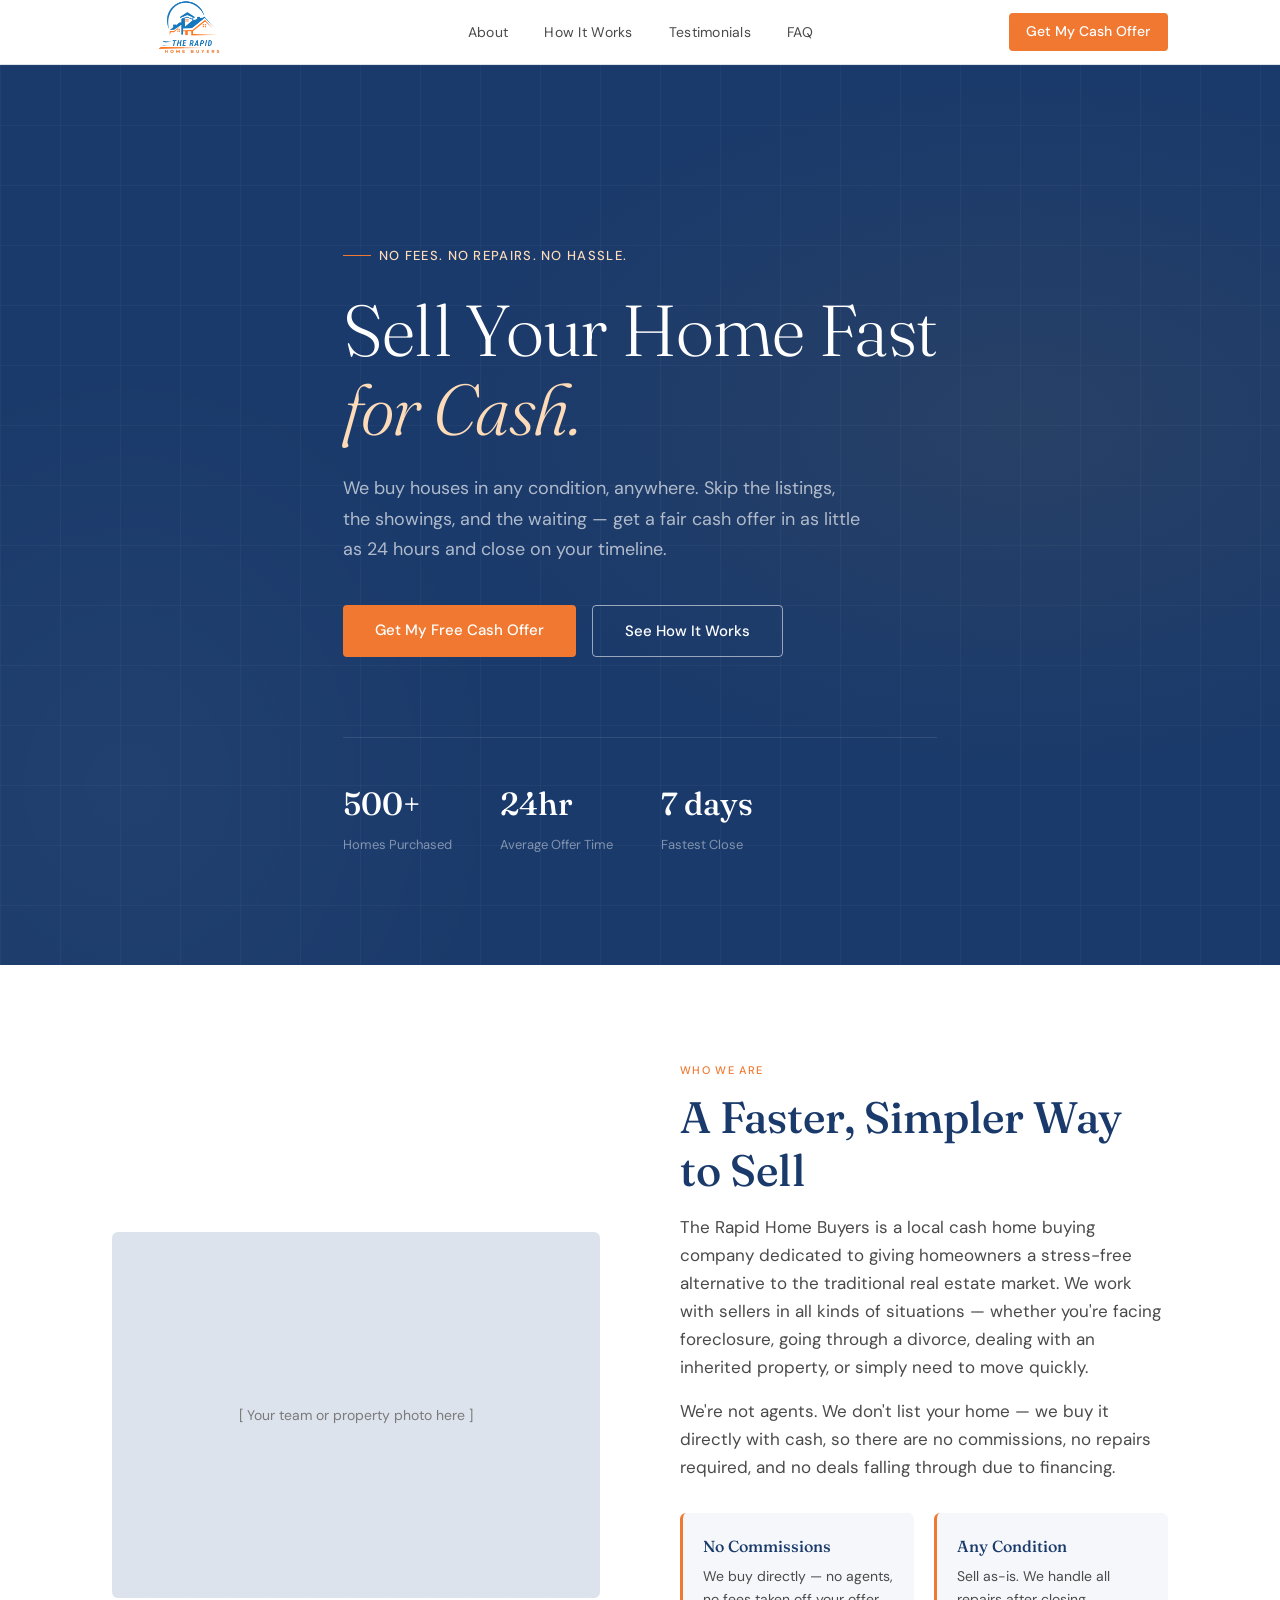
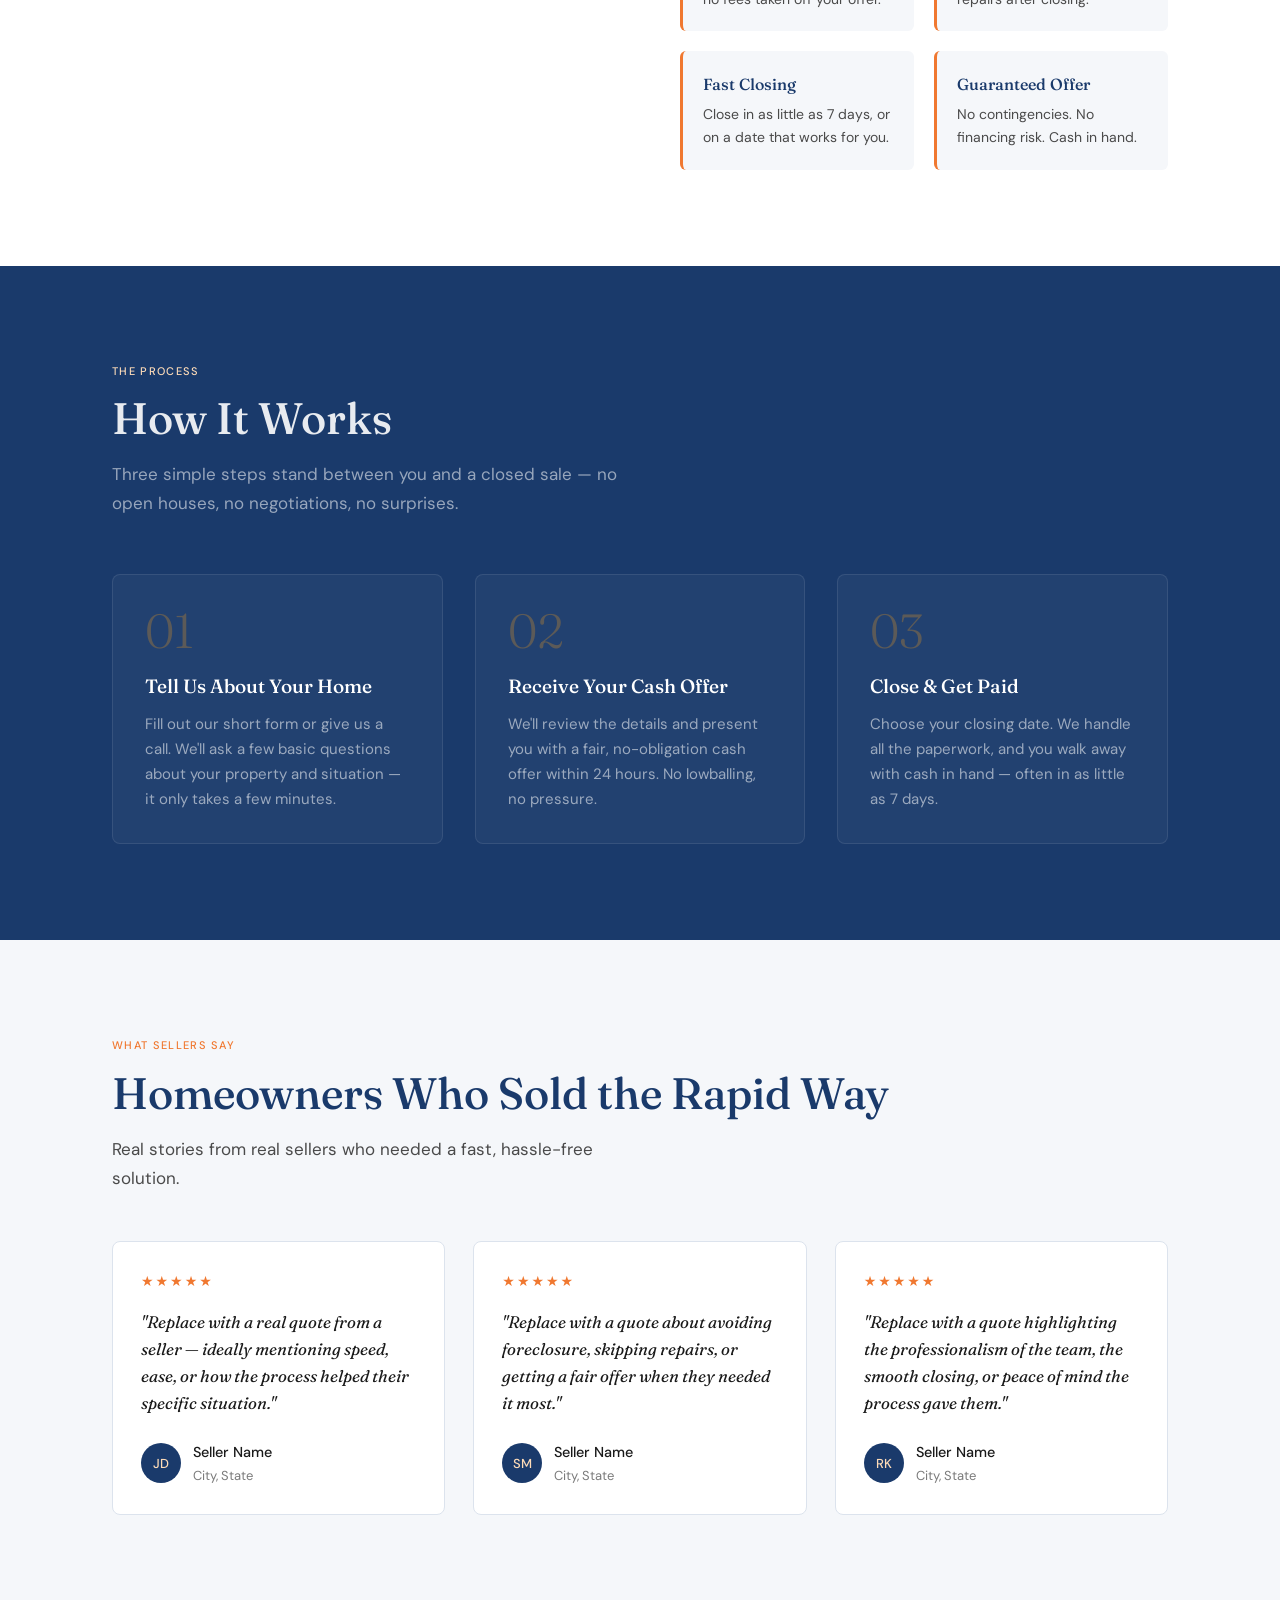
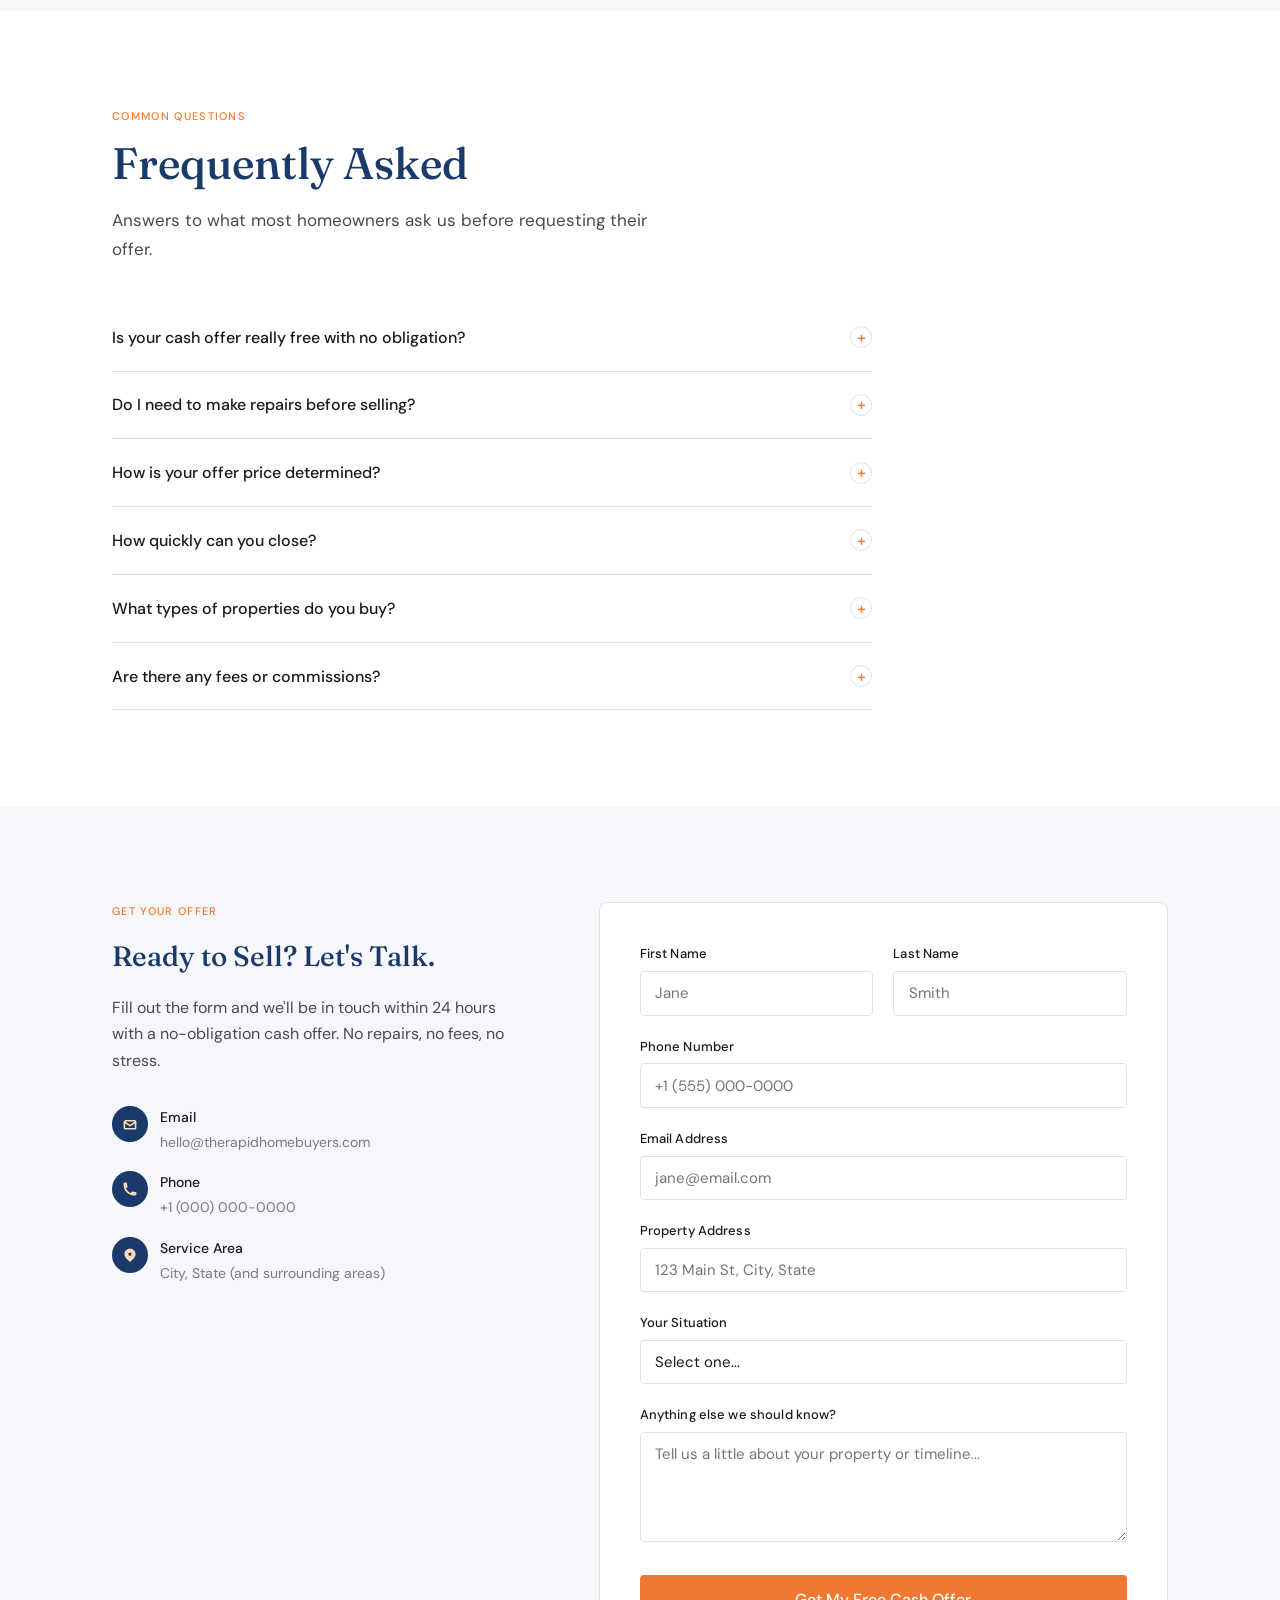
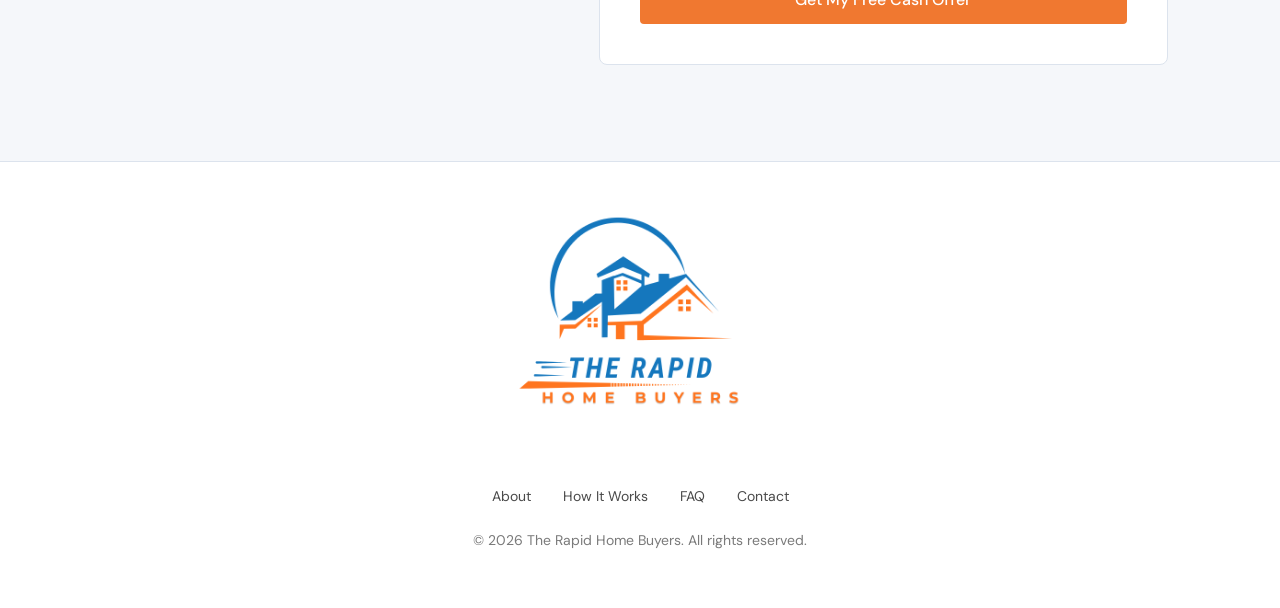
==== index.html @ 75f8361d "landing page here we go" ====
<!DOCTYPE html>
<html lang="en">
<head>
  <meta charset="UTF-8" />
  <meta name="viewport" content="width=device-width, initial-scale=1.0" />
  <title>The Rapid Home Buyers — Sell Your House Fast for Cash</title>
  <link rel="preconnect" href="https://fonts.googleapis.com" />
  <link rel="preconnect" href="https://fonts.gstatic.com" crossorigin />
  <link href="https://fonts.googleapis.com/css2?family=Fraunces:ital,opsz,wght@0,9..144,300;0,9..144,500;0,9..144,600;1,9..144,300&family=DM+Sans:wght@300;400;500&display=swap" rel="stylesheet" />
  <link rel="stylesheet" href="style.css" />
</head>
<body>

  <!-- Navigation -->
  <nav>
    <div class="nav-inner">
      <a href="#hero" class="nav-logo">
        <img src="./The Rapid Home Buyers Logo .png" alt="The Rapid Home Buyers" />
      </a>
      <ul class="nav-links">
        <li><a href="#about">About</a></li>
        <li><a href="#how-it-works">How It Works</a></li>
        <li><a href="#testimonials">Testimonials</a></li>
        <li><a href="#faq">FAQ</a></li>
      </ul>
      <a href="#contact" class="nav-cta">Get My Cash Offer</a>
    </div>
  </nav>

  <!-- Hero -->
  <section id="hero">
    <div class="hero-bg"></div>
    <div class="hero-grid-overlay"></div>
    <div class="container">
      <div class="hero-content">
        <span class="hero-eyebrow">No Fees. No Repairs. No Hassle.</span>
        <h1>Sell Your Home Fast<br><em>for Cash.</em></h1>
        <p class="hero-desc">
          We buy houses in any condition, anywhere. Skip the listings, the showings, and the waiting — get a fair cash offer in as little as 24 hours and close on your timeline.
        </p>
        <div class="hero-actions">
          <a href="#contact" class="btn btn-primary">Get My Free Cash Offer</a>
          <a href="#how-it-works" class="btn btn-outline">See How It Works</a>
        </div>
        <div class="hero-stat-row">
          <div class="hero-stat"><span>500+</span><p>Homes Purchased</p></div>
          <div class="hero-stat"><span>24hr</span><p>Average Offer Time</p></div>
          <div class="hero-stat"><span>7 days</span><p>Fastest Close</p></div>
        </div>
      </div>
    </div>
  </section>

  <!-- About -->
  <section id="about" class="section">
    <div class="container">
      <div class="about-grid">
        <div class="about-image-placeholder">
          [ Your team or property photo here ]
        </div>
        <div class="about-text">
          <span class="label">Who We Are</span>
          <h2 class="section-title">A Faster, Simpler Way to Sell</h2>
          <p>The Rapid Home Buyers is a local cash home buying company dedicated to giving homeowners a stress-free alternative to the traditional real estate market. We work with sellers in all kinds of situations — whether you're facing foreclosure, going through a divorce, dealing with an inherited property, or simply need to move quickly.</p>
          <p>We're not agents. We don't list your home — we buy it directly with cash, so there are no commissions, no repairs required, and no deals falling through due to financing.</p>
          <div class="about-pillars">
            <div class="pillar"><h4>No Commissions</h4><p>We buy directly — no agents, no fees taken off your offer.</p></div>
            <div class="pillar"><h4>Any Condition</h4><p>Sell as-is. We handle all repairs after closing.</p></div>
            <div class="pillar"><h4>Fast Closing</h4><p>Close in as little as 7 days, or on a date that works for you.</p></div>
            <div class="pillar"><h4>Guaranteed Offer</h4><p>No contingencies. No financing risk. Cash in hand.</p></div>
          </div>
        </div>
      </div>
    </div>
  </section>

  <!-- How It Works -->
  <section id="how-it-works" class="section">
    <div class="container">
      <span class="label">The Process</span>
      <h2 class="section-title">How It Works</h2>
      <p class="section-sub">Three simple steps stand between you and a closed sale — no open houses, no negotiations, no surprises.</p>
      <div class="steps-grid">
        <div class="step">
          <div class="step-num">01</div>
          <h3>Tell Us About Your Home</h3>
          <p>Fill out our short form or give us a call. We'll ask a few basic questions about your property and situation — it only takes a few minutes.</p>
        </div>
        <div class="step">
          <div class="step-num">02</div>
          <h3>Receive Your Cash Offer</h3>
          <p>We'll review the details and present you with a fair, no-obligation cash offer within 24 hours. No lowballing, no pressure.</p>
        </div>
        <div class="step">
          <div class="step-num">03</div>
          <h3>Close & Get Paid</h3>
          <p>Choose your closing date. We handle all the paperwork, and you walk away with cash in hand — often in as little as 7 days.</p>
        </div>
      </div>
    </div>
  </section>

  <!-- Testimonials -->
  <section id="testimonials" class="section section-alt">
    <div class="container">
      <span class="label">What Sellers Say</span>
      <h2 class="section-title">Homeowners Who Sold the Rapid Way</h2>
      <p class="section-sub">Real stories from real sellers who needed a fast, hassle-free solution.</p>
      <div class="testimonials-grid">
        <div class="testimonial">
          <div class="stars">★★★★★</div>
          <p class="testimonial-quote">"Replace with a real quote from a seller — ideally mentioning speed, ease, or how the process helped their specific situation."</p>
          <div class="testimonial-author">
            <div class="author-avatar">JD</div>
            <div><div class="author-name">Seller Name</div><div class="author-role">City, State</div></div>
          </div>
        </div>
        <div class="testimonial">
          <div class="stars">★★★★★</div>
          <p class="testimonial-quote">"Replace with a quote about avoiding foreclosure, skipping repairs, or getting a fair offer when they needed it most."</p>
          <div class="testimonial-author">
            <div class="author-avatar">SM</div>
            <div><div class="author-name">Seller Name</div><div class="author-role">City, State</div></div>
          </div>
        </div>
        <div class="testimonial">
          <div class="stars">★★★★★</div>
          <p class="testimonial-quote">"Replace with a quote highlighting the professionalism of the team, the smooth closing, or peace of mind the process gave them."</p>
          <div class="testimonial-author">
            <div class="author-avatar">RK</div>
            <div><div class="author-name">Seller Name</div><div class="author-role">City, State</div></div>
          </div>
        </div>
      </div>
    </div>
  </section>

  <!-- FAQ -->
  <section id="faq" class="section">
    <div class="container">
      <span class="label">Common Questions</span>
      <h2 class="section-title">Frequently Asked</h2>
      <p class="section-sub">Answers to what most homeowners ask us before requesting their offer.</p>
      <div class="faq-list">
        <div class="faq-item">
          <button class="faq-question">Is your cash offer really free with no obligation?<span class="faq-icon">+</span></button>
          <div class="faq-answer">Yes, completely. There's no cost to request an offer and no pressure to accept. You can take your time and decide what's right for you.</div>
        </div>
        <div class="faq-item">
          <button class="faq-question">Do I need to make repairs before selling?<span class="faq-icon">+</span></button>
          <div class="faq-answer">Not at all. We buy homes in any condition — damaged, outdated, or in need of major work. You won't spend a dollar fixing anything before closing.</div>
        </div>
        <div class="faq-item">
          <button class="faq-question">How is your offer price determined?<span class="faq-icon">+</span></button>
          <div class="faq-answer">We look at your home's location, size, condition, and recent comparable sales in the area. We aim to make fair offers that reflect real market value, minus our cost to renovate and resell.</div>
        </div>
        <div class="faq-item">
          <button class="faq-question">How quickly can you close?<span class="faq-icon">+</span></button>
          <div class="faq-answer">We can close in as little as 7 days if needed, but we're also flexible. If you need more time before vacating the property, we'll work around your schedule.</div>
        </div>
        <div class="faq-item">
          <button class="faq-question">What types of properties do you buy?<span class="faq-icon">+</span></button>
          <div class="faq-answer">We buy single-family homes, condos, townhouses, multi-family properties, and vacant land. Whether it's owner-occupied, rented, or inherited — we're interested.</div>
        </div>
        <div class="faq-item">
          <button class="faq-question">Are there any fees or commissions?<span class="faq-icon">+</span></button>
          <div class="faq-answer">None. We don't charge agent commissions, closing cost fees, or service charges. The offer we make is what you receive.</div>
        </div>
      </div>
    </div>
  </section>

  <!-- Contact -->
  <section id="contact" class="section section-alt">
    <div class="container">
      <div class="contact-grid">
        <div class="contact-info">
          <span class="label">Get Your Offer</span>
          <h3>Ready to Sell? Let's Talk.</h3>
          <p>Fill out the form and we'll be in touch within 24 hours with a no-obligation cash offer. No repairs, no fees, no stress.</p>
          <div class="contact-detail">
            <div class="contact-detail-icon">
              <svg viewBox="0 0 20 20"><path d="M2.94 6.94A2 2 0 014 5h12a2 2 0 012 2v8a2 2 0 01-2 2H4a2 2 0 01-2-2V7a2 2 0 01.94-.94zM4 7v.01l6 3.99 6-3.99V7H4zm0 2.23V15h12V9.23l-5.45 3.63a1 1 0 01-1.1 0L4 9.23z"/></svg>
            </div>
            <div class="contact-detail-text"><strong>Email</strong><span>hello@therapidhomebuyers.com</span></div>
          </div>
          <div class="contact-detail">
            <div class="contact-detail-icon">
              <svg viewBox="0 0 20 20"><path d="M2 3a1 1 0 011-1h2.153a1 1 0 01.986.836l.74 4.435a1 1 0 01-.54 1.06l-1.548.773a11.037 11.037 0 006.105 6.105l.774-1.548a1 1 0 011.059-.54l4.435.74a1 1 0 01.836.986V17a1 1 0 01-1 1h-2C7.82 18 2 12.18 2 5V3z"/></svg>
            </div>
            <div class="contact-detail-text"><strong>Phone</strong><span>+1 (000) 000-0000</span></div>
          </div>
          <div class="contact-detail">
            <div class="contact-detail-icon">
              <svg viewBox="0 0 20 20"><path fill-rule="evenodd" d="M5.05 4.05a7 7 0 119.9 9.9L10 18.9l-4.95-4.95a7 7 0 010-9.9zM10 11a2 2 0 100-4 2 2 0 000 4z" clip-rule="evenodd"/></svg>
            </div>
            <div class="contact-detail-text"><strong>Service Area</strong><span>City, State (and surrounding areas)</span></div>
          </div>
        </div>
        <div class="contact-form">
          <form>
            <div class="form-row">
              <div class="form-group">
                <label for="first-name">First Name</label>
                <input type="text" id="first-name" placeholder="Jane" />
              </div>
              <div class="form-group">
                <label for="last-name">Last Name</label>
                <input type="text" id="last-name" placeholder="Smith" />
              </div>
            </div>
            <div class="form-group">
              <label for="phone">Phone Number</label>
              <input type="tel" id="phone" placeholder="+1 (555) 000-0000" />
            </div>
            <div class="form-group">
              <label for="email">Email Address</label>
              <input type="email" id="email" placeholder="jane@email.com" />
            </div>
            <div class="form-group">
              <label for="address">Property Address</label>
              <input type="text" id="address" placeholder="123 Main St, City, State" />
            </div>
            <div class="form-group">
              <label for="situation">Your Situation</label>
              <select id="situation">
                <option value="">Select one...</option>
                <option>Looking to sell quickly</option>
                <option>Facing foreclosure</option>
                <option>Inherited property</option>
                <option>Going through divorce</option>
                <option>Relocating</option>
                <option>Property needs major repairs</option>
                <option>Other</option>
              </select>
            </div>
            <div class="form-group">
              <label for="message">Anything else we should know?</label>
              <textarea id="message" placeholder="Tell us a little about your property or timeline..."></textarea>
            </div>
            <button type="submit" class="btn btn-primary form-submit">Get My Free Cash Offer</button>
          </form>
        </div>
      </div>
    </div>
  </section>

  <!-- Footer -->
  <footer>
    <div class="container">
      <a href="#hero" style="display: inline-block; margin-bottom: 1rem;">
        <img src="./The Rapid Home Buyers Logo .png" alt="The Rapid Home Buyers" class="footer-logo-img" style="height: 460px; width: auto;" />
      </a>
      <ul class="footer-links">
        <li><a href="#about">About</a></li>
        <li><a href="#how-it-works">How It Works</a></li>
        <li><a href="#faq">FAQ</a></li>
        <li><a href="#contact">Contact</a></li>
      </ul>
      <p>&copy; 2026 The Rapid Home Buyers. All rights reserved.</p>
    </div>
  </footer>

  <script>
    document.querySelectorAll('.faq-question').forEach(btn => {
      btn.addEventListener('click', () => {
        const item = btn.closest('.faq-item');
        const isOpen = item.classList.contains('open');
        document.querySelectorAll('.faq-item').forEach(i => i.classList.remove('open'));
        if (!isOpen) item.classList.add('open');
      });
    });
  </script>

</body>
</html>
---- style.css ----
*,
*::before,
*::after {
  box-sizing: border-box;
  margin: 0;
  padding: 0;
}

:root {
  --navy: #1a3a6b;
  --navy-mid: #1f4a8a;
  --accent: #f07830;
  --accent-light: #fddbb8;
  --off-white: #f5f7fa;
  --white: #ffffff;
  --text-dark: #1a1a1a;
  --text-mid: #4a4a4a;
  --text-light: #7a7a7a;
  --border: #dce3ed;
  --font-display: "Fraunces", Georgia, serif;
  --font-body: "DM Sans", system-ui, sans-serif;
}

html {
  scroll-behavior: smooth;
}

body {
  font-family: var(--font-body);
  font-size: 16px;
  line-height: 1.65;
  color: var(--text-dark);
  background: var(--white);
}

/* ── Utilities ── */
.container {
  max-width: 1120px;
  margin: 0 auto;
  padding: 0 2rem;
}
.section {
  padding: 6rem 0;
}
.section-alt {
  background: var(--off-white);
}
.label {
  font-size: 11px;
  font-weight: 500;
  letter-spacing: 0.12em;
  text-transform: uppercase;
  color: var(--accent);
  margin-bottom: 0.75rem;
  display: block;
}
h2.section-title {
  font-family: var(--font-display);
  font-size: clamp(2rem, 4vw, 2.75rem);
  font-weight: 500;
  color: var(--navy);
  line-height: 1.2;
  margin-bottom: 1rem;
}
.section-sub {
  font-size: 1.0625rem;
  color: var(--text-mid);
  max-width: 540px;
  line-height: 1.7;
}
.btn {
  display: inline-block;
  padding: 0.8rem 2rem;
  font-family: var(--font-body);
  font-size: 0.9375rem;
  font-weight: 500;
  border-radius: 4px;
  text-decoration: none;
  cursor: pointer;
  transition: all 0.2s ease;
  border: none;
}
.btn-primary {
  background: var(--accent);
  color: var(--white);
}
.btn-primary:hover {
  background: #b07820;
}
.btn-outline {
  background: transparent;
  color: var(--white);
  border: 1.5px solid rgba(255, 255, 255, 0.55);
}
.btn-outline:hover {
  border-color: var(--white);
  background: rgba(255, 255, 255, 0.08);
}

/* ── Nav ── */
nav {
  top: 0;
  left: 0;
  right: 0;
  z-index: 100;
  background: var(--white);
  border-bottom: 1px solid var(--border);
}
.nav-inner {
  display: flex;
  align-items: center;
  justify-content: space-between;
  height: 64px;
  padding: 0 2rem;
  max-width: 1120px;
  margin: 0 auto;
}
.nav-logo img {
  display: block;
  height: 160px;
  width: auto;
  padding: 16px;
}

.nav-links {
  display: flex;
  gap: 2.25rem;
  list-style: none;
}
.nav-links a {
  font-size: 0.875rem;
  font-weight: 400;
  color: var(--text-mid);
  text-decoration: none;
  letter-spacing: 0.02em;
  transition: color 0.15s;
}
.nav-links a:hover {
  color: var(--navy);
}
.nav-cta {
  font-size: 0.875rem;
  font-weight: 500;
  color: var(--white);
  text-decoration: none;
  background: var(--accent);
  padding: 0.45rem 1.1rem;
  border-radius: 4px;
  transition: all 0.15s;
}
.nav-cta:hover {
  background: #d96820;
}

/* ── Hero ── */
#hero {
  min-height: 100vh;
  display: flex;
  align-items: center;
  background: var(--navy);
  position: relative;
  overflow: hidden;
  padding-top: 64px;
}
.hero-bg {
  position: absolute;
  inset: 0;
  background:
    radial-gradient(
      ellipse 70% 60% at 80% 40%,
      rgba(200, 137, 42, 0.08) 0%,
      transparent 65%
    ),
    radial-gradient(
      ellipse 50% 80% at 10% 80%,
      rgba(255, 255, 255, 0.03) 0%,
      transparent 60%
    );
}
.hero-grid-overlay {
  position: absolute;
  inset: 0;
  background-image:
    linear-gradient(rgba(255, 255, 255, 0.03) 1px, transparent 1px),
    linear-gradient(90deg, rgba(255, 255, 255, 0.03) 1px, transparent 1px);
  background-size: 60px 60px;
}
.hero-content {
  position: relative;
  z-index: 1;
  max-width: 680px;
}
.hero-eyebrow {
  display: inline-flex;
  align-items: center;
  gap: 8px;
  font-size: 0.8125rem;
  font-weight: 500;
  letter-spacing: 0.1em;
  text-transform: uppercase;
  color: var(--accent-light);
  margin-bottom: 1.5rem;
}
.hero-eyebrow::before {
  content: "";
  display: block;
  width: 28px;
  height: 1px;
  background: var(--accent);
}
h1 {
  font-family: var(--font-display);
  font-size: clamp(2.75rem, 6vw, 4.5rem);
  font-weight: 300;
  line-height: 1.1;
  color: var(--white);
  margin-bottom: 1.5rem;
  letter-spacing: -0.01em;
}
h1 em {
  font-style: italic;
  color: var(--accent-light);
}
.hero-desc {
  font-size: 1.125rem;
  color: rgba(255, 255, 255, 0.65);
  margin-bottom: 2.5rem;
  max-width: 520px;
  line-height: 1.7;
}
.hero-actions {
  display: flex;
  gap: 1rem;
  flex-wrap: wrap;
}
.hero-stat-row {
  display: flex;
  gap: 3rem;
  margin-top: 5rem;
  padding-top: 2.5rem;
  border-top: 1px solid rgba(255, 255, 255, 0.1);
}
.hero-stat span {
  display: block;
  font-family: var(--font-display);
  font-size: 2rem;
  font-weight: 500;
  color: var(--white);
}
.hero-stat p {
  font-size: 0.8125rem;
  color: rgba(255, 255, 255, 0.45);
  margin-top: 0.2rem;
}

/* ── About ── */
.about-grid {
  display: grid;
  grid-template-columns: 1fr 1fr;
  gap: 5rem;
  align-items: center;
}
.about-image-placeholder {
  aspect-ratio: 4/3;
  background: var(--border);
  border-radius: 6px;
  display: flex;
  align-items: center;
  justify-content: center;
  font-size: 0.875rem;
  color: var(--text-light);
  border: 2px dashed var(--border);
}
.about-text p {
  color: var(--text-mid);
  margin-bottom: 1rem;
  font-size: 1.0625rem;
}
.about-pillars {
  display: grid;
  grid-template-columns: 1fr 1fr;
  gap: 1.25rem;
  margin-top: 2rem;
}
.pillar {
  padding: 1.25rem;
  background: var(--off-white);
  border-radius: 6px;
  border-left: 3px solid var(--accent);
}
.pillar h4 {
  font-family: var(--font-display);
  font-weight: 500;
  font-size: 1rem;
  color: var(--navy);
  margin-bottom: 0.35rem;
}
.pillar p {
  font-size: 0.875rem;
  color: var(--text-mid);
  margin: 0;
}

/* ── How it Works ── */
#how-it-works {
  background: var(--navy);
}
#how-it-works .section-title,
#how-it-works .section-sub,
#how-it-works .label {
  color: rgba(255, 255, 255, 0.9);
}
#how-it-works .label {
  color: var(--accent-light);
}
#how-it-works .section-sub {
  color: rgba(255, 255, 255, 0.55);
}
.steps-grid {
  display: grid;
  grid-template-columns: repeat(3, 1fr);
  gap: 2rem;
  margin-top: 3.5rem;
}
.step {
  padding: 2rem;
  background: rgba(255, 255, 255, 0.04);
  border: 1px solid rgba(255, 255, 255, 0.09);
  border-radius: 8px;
}
.step-num {
  font-family: var(--font-display);
  font-size: 3rem;
  font-weight: 300;
  color: rgba(200, 137, 42, 0.35);
  line-height: 1;
  margin-bottom: 1rem;
}
.step h3 {
  font-family: var(--font-display);
  font-size: 1.2rem;
  font-weight: 500;
  color: var(--white);
  margin-bottom: 0.6rem;
}
.step p {
  font-size: 0.9375rem;
  color: rgba(255, 255, 255, 0.55);
  line-height: 1.65;
}

/* ── Testimonials ── */
.testimonials-grid {
  display: grid;
  grid-template-columns: repeat(3, 1fr);
  gap: 1.75rem;
  margin-top: 3rem;
}
.testimonial {
  background: var(--white);
  border: 1px solid var(--border);
  border-radius: 8px;
  padding: 1.75rem;
}
.testimonial-quote {
  font-family: var(--font-display);
  font-style: italic;
  font-size: 1.05rem;
  color: var(--text-dark);
  line-height: 1.6;
  margin-bottom: 1.5rem;
}
.testimonial-author {
  display: flex;
  align-items: center;
  gap: 0.75rem;
}
.author-avatar {
  width: 40px;
  height: 40px;
  border-radius: 50%;
  background: var(--navy);
  display: flex;
  align-items: center;
  justify-content: center;
  font-size: 0.8125rem;
  font-weight: 500;
  color: var(--accent-light);
  flex-shrink: 0;
}
.author-name {
  font-size: 0.9rem;
  font-weight: 500;
  color: var(--text-dark);
}
.author-role {
  font-size: 0.8125rem;
  color: var(--text-light);
}
.stars {
  color: var(--accent);
  font-size: 0.875rem;
  margin-bottom: 1rem;
  letter-spacing: 2px;
}

/* ── FAQ ── */
.faq-list {
  margin-top: 2.5rem;
  max-width: 760px;
}
.faq-item {
  border-bottom: 1px solid var(--border);
}
.faq-question {
  width: 100%;
  text-align: left;
  background: none;
  border: none;
  cursor: pointer;
  padding: 1.4rem 0;
  display: flex;
  justify-content: space-between;
  align-items: center;
  gap: 1rem;
  font-family: var(--font-body);
  font-size: 1rem;
  font-weight: 500;
  color: var(--text-dark);
}
.faq-question:hover {
  color: var(--navy);
}
.faq-icon {
  width: 22px;
  height: 22px;
  border-radius: 50%;
  border: 1.5px solid var(--border);
  display: flex;
  align-items: center;
  justify-content: center;
  flex-shrink: 0;
  font-size: 1rem;
  color: var(--accent);
  transition: transform 0.25s;
}
.faq-answer {
  font-size: 0.9375rem;
  color: var(--text-mid);
  line-height: 1.7;
  padding-bottom: 1.25rem;
  display: none;
}
.faq-item.open .faq-icon {
  transform: rotate(45deg);
}
.faq-item.open .faq-answer {
  display: block;
}

/* ── Contact ── */
#contact {
  background: var(--off-white);
}
.contact-grid {
  display: grid;
  grid-template-columns: 1fr 1.4fr;
  gap: 5rem;
  align-items: start;
}
.contact-info h3 {
  font-family: var(--font-display);
  font-size: 1.75rem;
  font-weight: 500;
  color: var(--navy);
  margin-bottom: 1rem;
}
.contact-info p {
  color: var(--text-mid);
  margin-bottom: 2rem;
}
.contact-detail {
  display: flex;
  align-items: flex-start;
  gap: 0.75rem;
  margin-bottom: 1rem;
}
.contact-detail-icon {
  width: 36px;
  height: 36px;
  background: var(--navy);
  border-radius: 50%;
  display: flex;
  align-items: center;
  justify-content: center;
  flex-shrink: 0;
}
.contact-detail-icon svg {
  width: 16px;
  height: 16px;
  fill: var(--accent-light);
}
.contact-detail-text strong {
  display: block;
  font-size: 0.875rem;
  font-weight: 500;
  color: var(--text-dark);
}
.contact-detail-text span {
  font-size: 0.875rem;
  color: var(--text-light);
}
.contact-form {
  background: var(--white);
  padding: 2.5rem;
  border-radius: 8px;
  border: 1px solid var(--border);
}
.form-row {
  display: grid;
  grid-template-columns: 1fr 1fr;
  gap: 1.25rem;
}
.form-group {
  margin-bottom: 1.25rem;
}
.form-group label {
  display: block;
  font-size: 0.8125rem;
  font-weight: 500;
  color: var(--text-dark);
  margin-bottom: 0.4rem;
  letter-spacing: 0.01em;
}
.form-group input,
.form-group select,
.form-group textarea {
  width: 100%;
  padding: 0.7rem 0.9rem;
  font-family: var(--font-body);
  font-size: 0.9375rem;
  color: var(--text-dark);
  background: var(--white);
  border: 1.5px solid var(--border);
  border-radius: 4px;
  outline: none;
  transition: border-color 0.15s;
  -webkit-appearance: none;
}
.form-group input:focus,
.form-group select:focus,
.form-group textarea:focus {
  border-color: var(--navy);
}
.form-group textarea {
  resize: vertical;
  min-height: 110px;
}
.form-submit {
  width: 100%;
  padding: 0.9rem;
  font-size: 1rem;
  border-radius: 4px;
  margin-top: 0.25rem;
}

/* ── Footer ── */
footer {
  background: var(--white);
  padding: 3.5rem 0;
  text-align: center;
  border-top: 1px solid var(--border);
}
.footer-logo-img {
  margin-bottom: -120px;
  margin-top: -120px;
}

footer p {
  font-size: 0.875rem;
  color: var(--text-light);
}
.footer-links {
  display: flex;
  justify-content: center;
  gap: 2rem;
  margin: 1.25rem 0;
  list-style: none;
}
.footer-links a {
  font-size: 0.875rem;
  color: var(--text-mid);
  text-decoration: none;
  transition: color 0.15s;
}
.footer-links a:hover {
  color: var(--navy);
}

/* ── Responsive ── */
@media (max-width: 900px) {
  .about-grid,
  .contact-grid,
  .steps-grid,
  .testimonials-grid {
    grid-template-columns: 1fr;
    gap: 2.5rem;
  }
  .about-image-placeholder {
    max-width: 480px;
  }
  .form-row {
    grid-template-columns: 1fr;
  }
  .nav-links {
    display: none;
  }
  .hero-stat-row {
    gap: 2rem;
  }
}
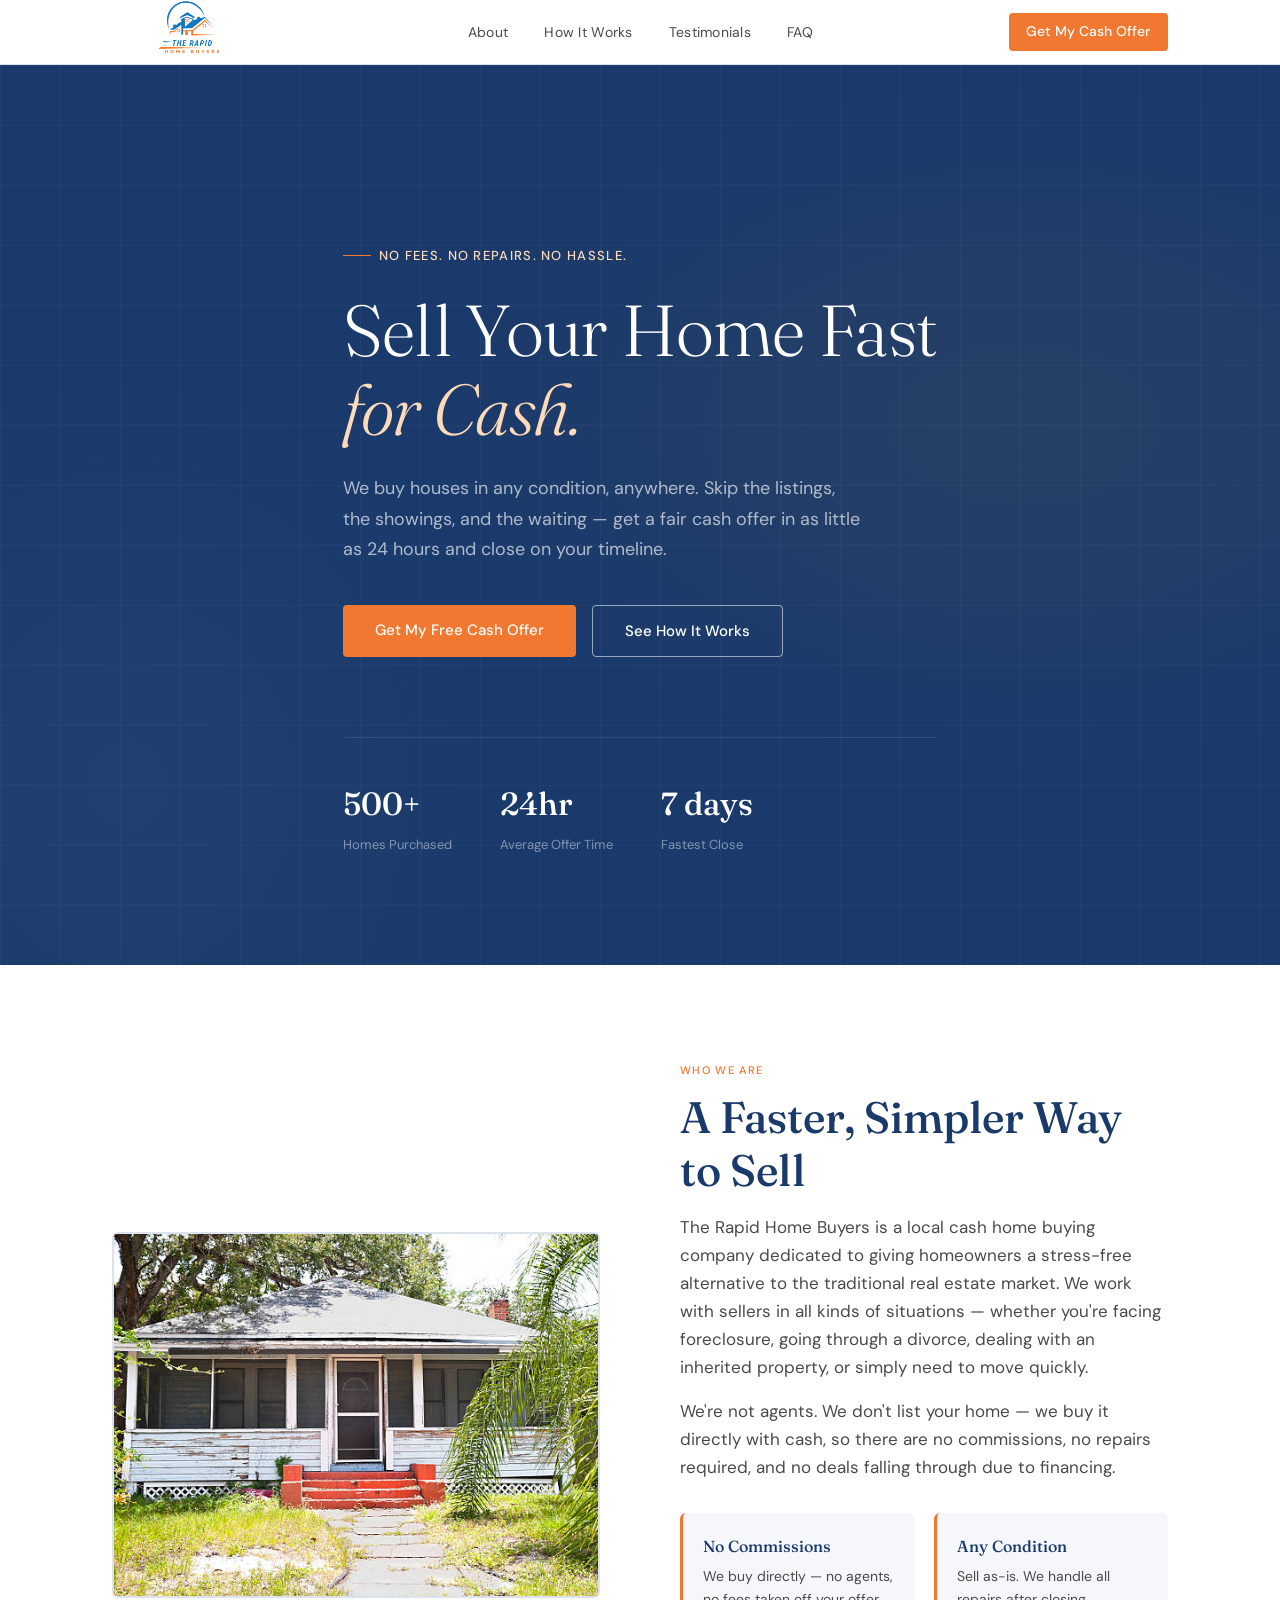
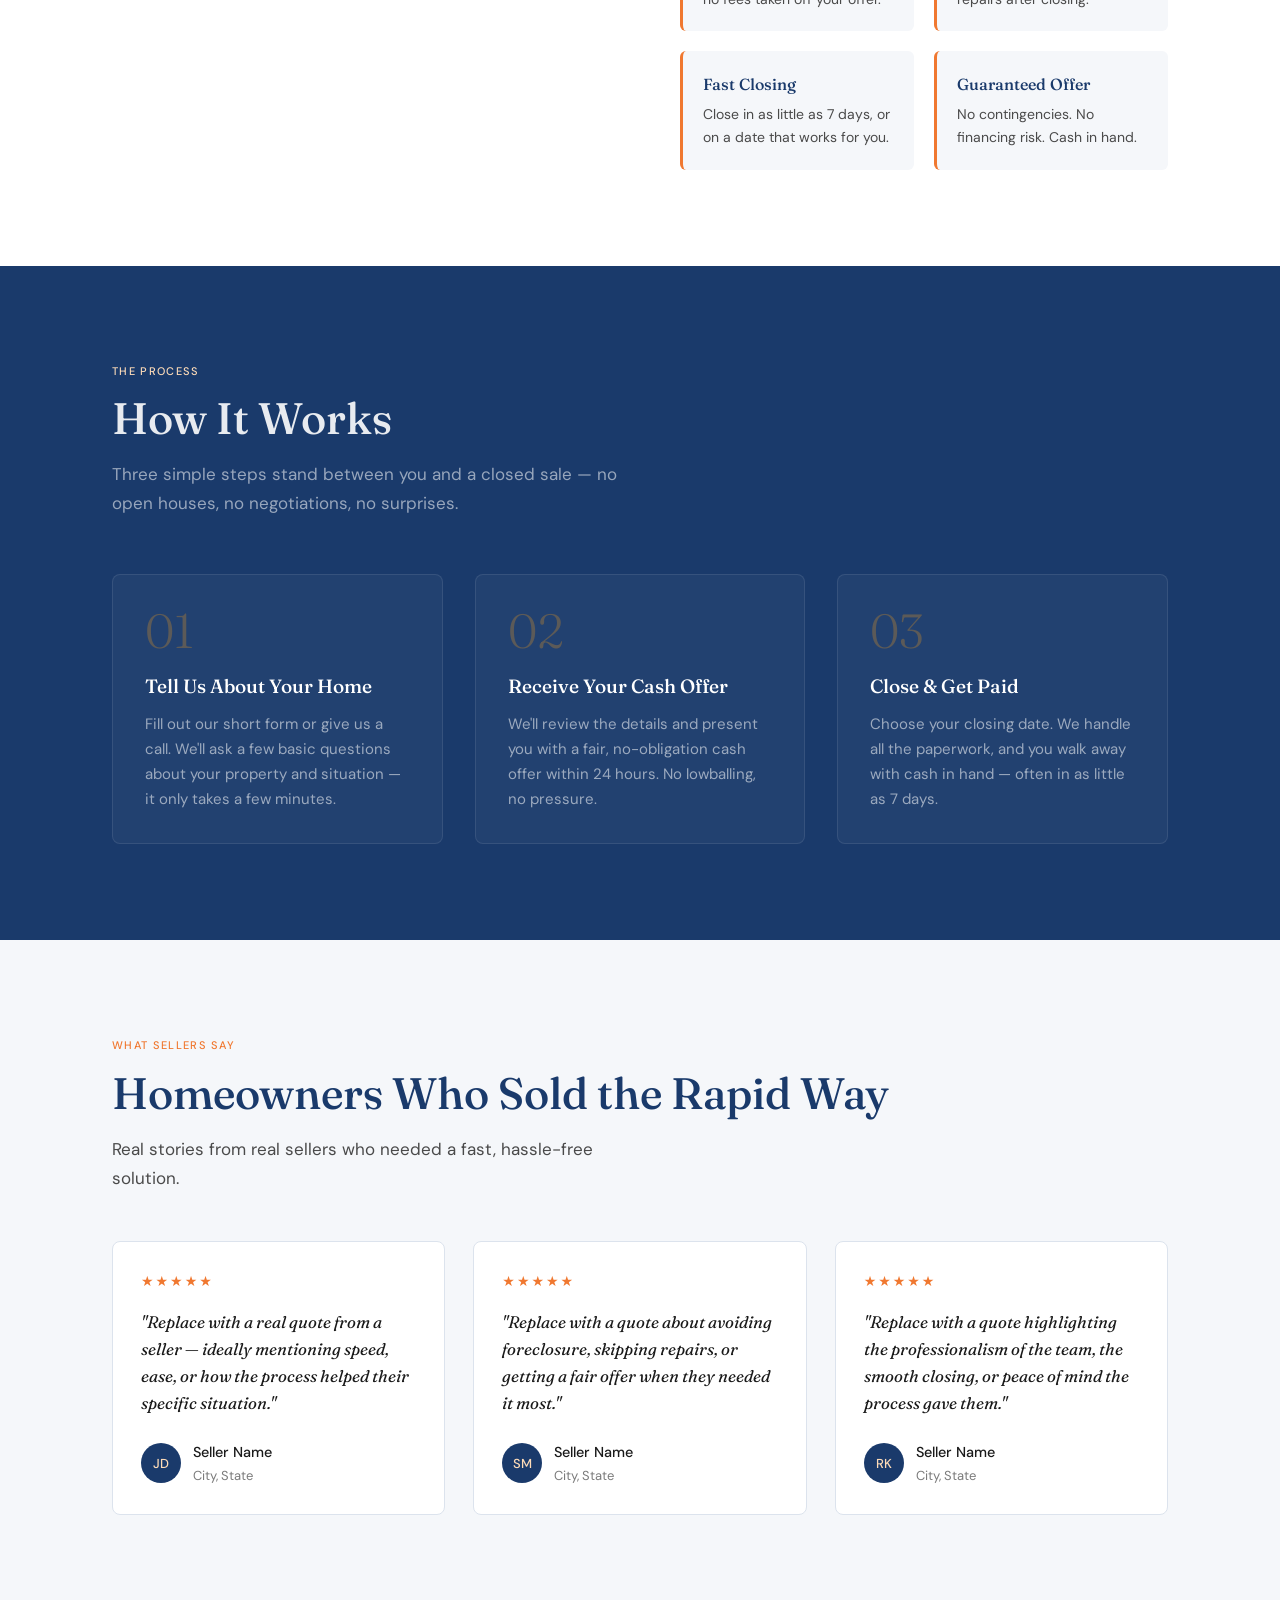
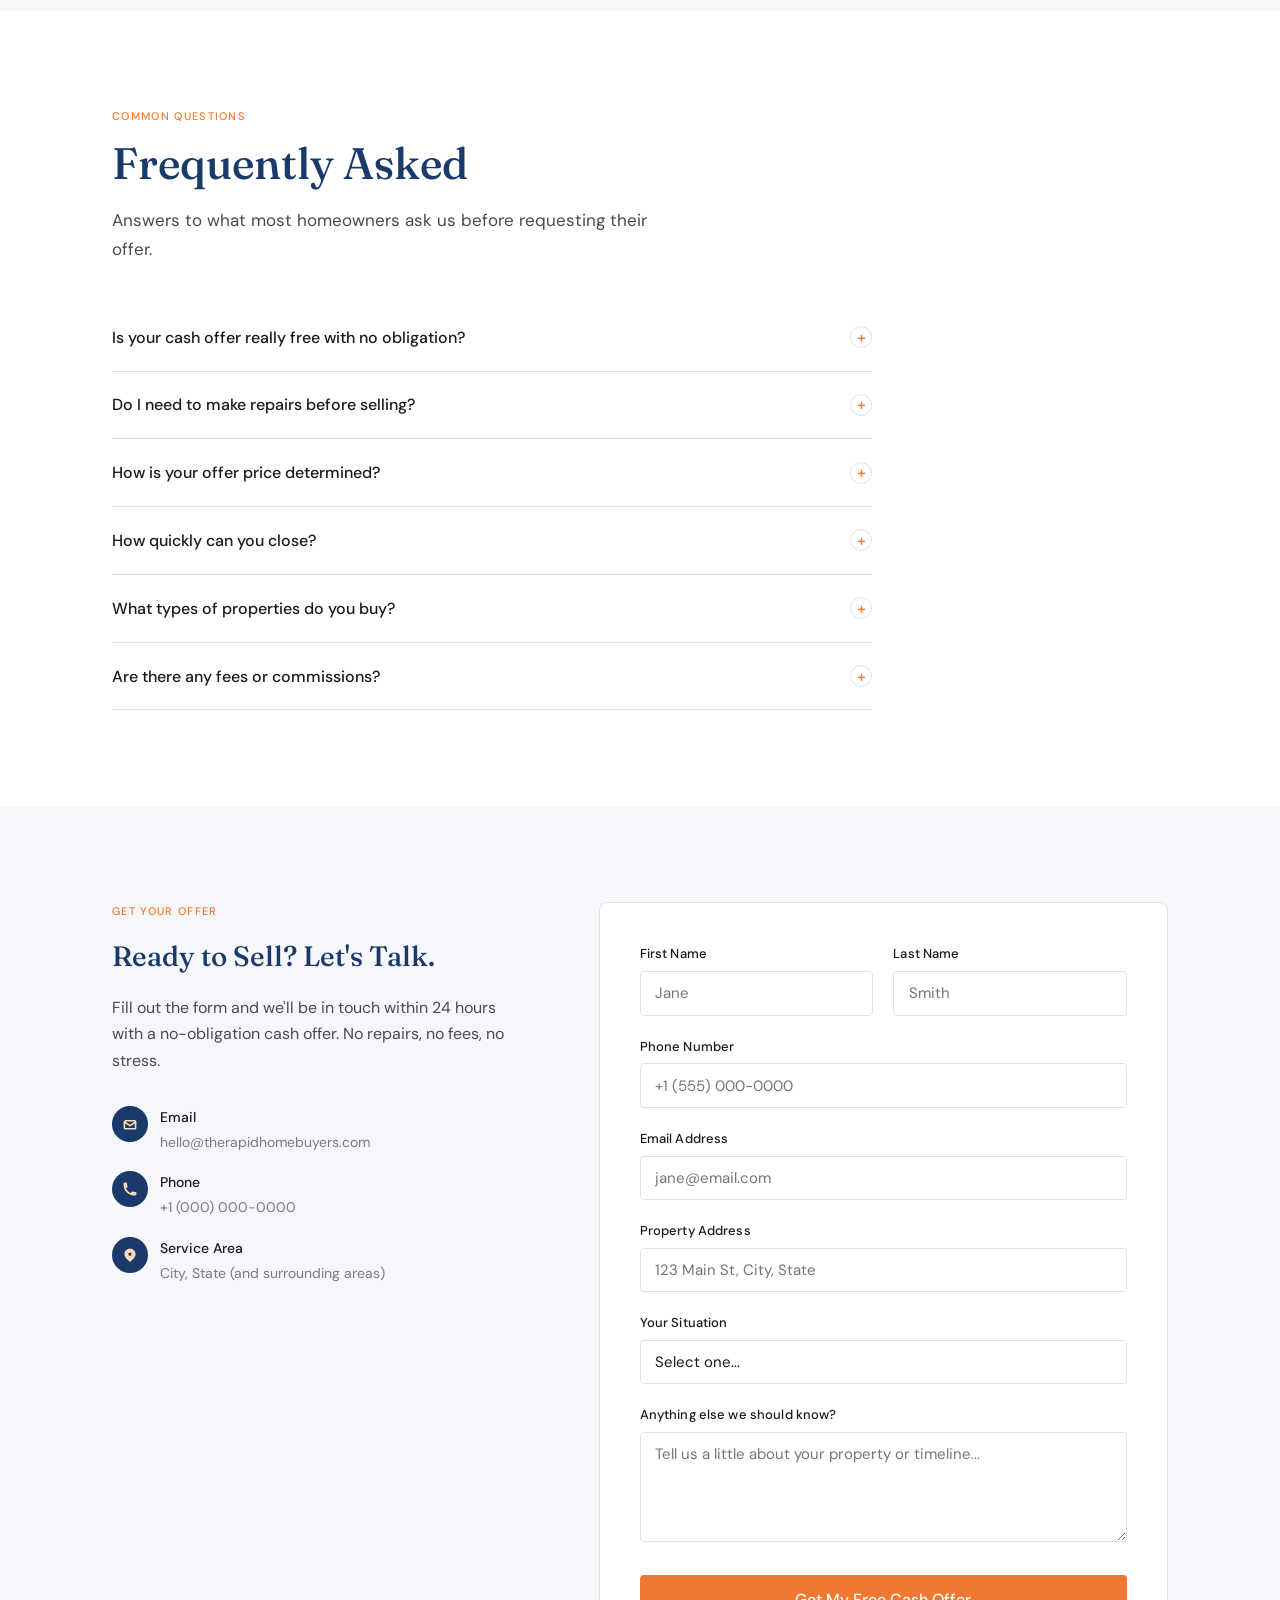
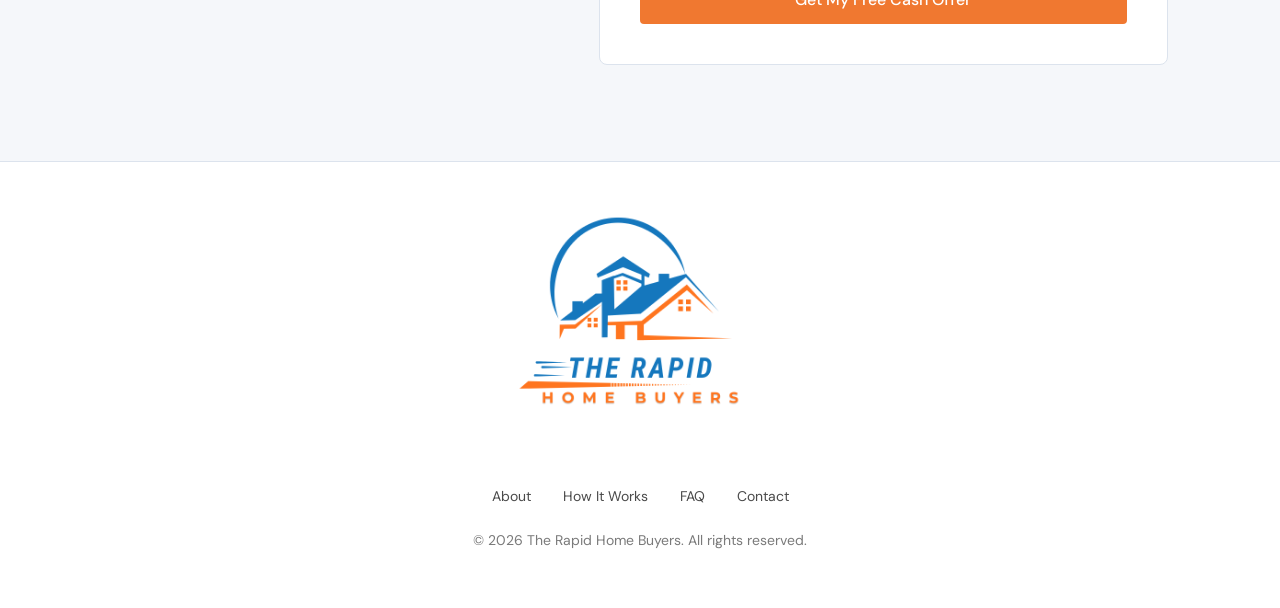
==== commit a3095112: "image update" ====
--- a/index.html
+++ b/index.html
@@ -56,7 +56,7 @@
     <div class="container">
       <div class="about-grid">
         <div class="about-image-placeholder">
-          [ Your team or property photo here ]
+          <img class="about-image"src="/distressed house.JPG" alt="About The Rapid Home Buyers" />
         </div>
         <div class="about-text">
           <span class="label">Who We Are</span>
--- a/style.css
+++ b/style.css
@@ -270,6 +270,14 @@
   font-size: 0.875rem;
   color: var(--text-light);
   border: 2px dashed var(--border);
+
+}
+.about-image {
+  width: 100%;
+  height: 100%;
+  border-radius: 3px;
+  object-fit: cover;
+  
 }
 .about-text p {
   color: var(--text-mid);
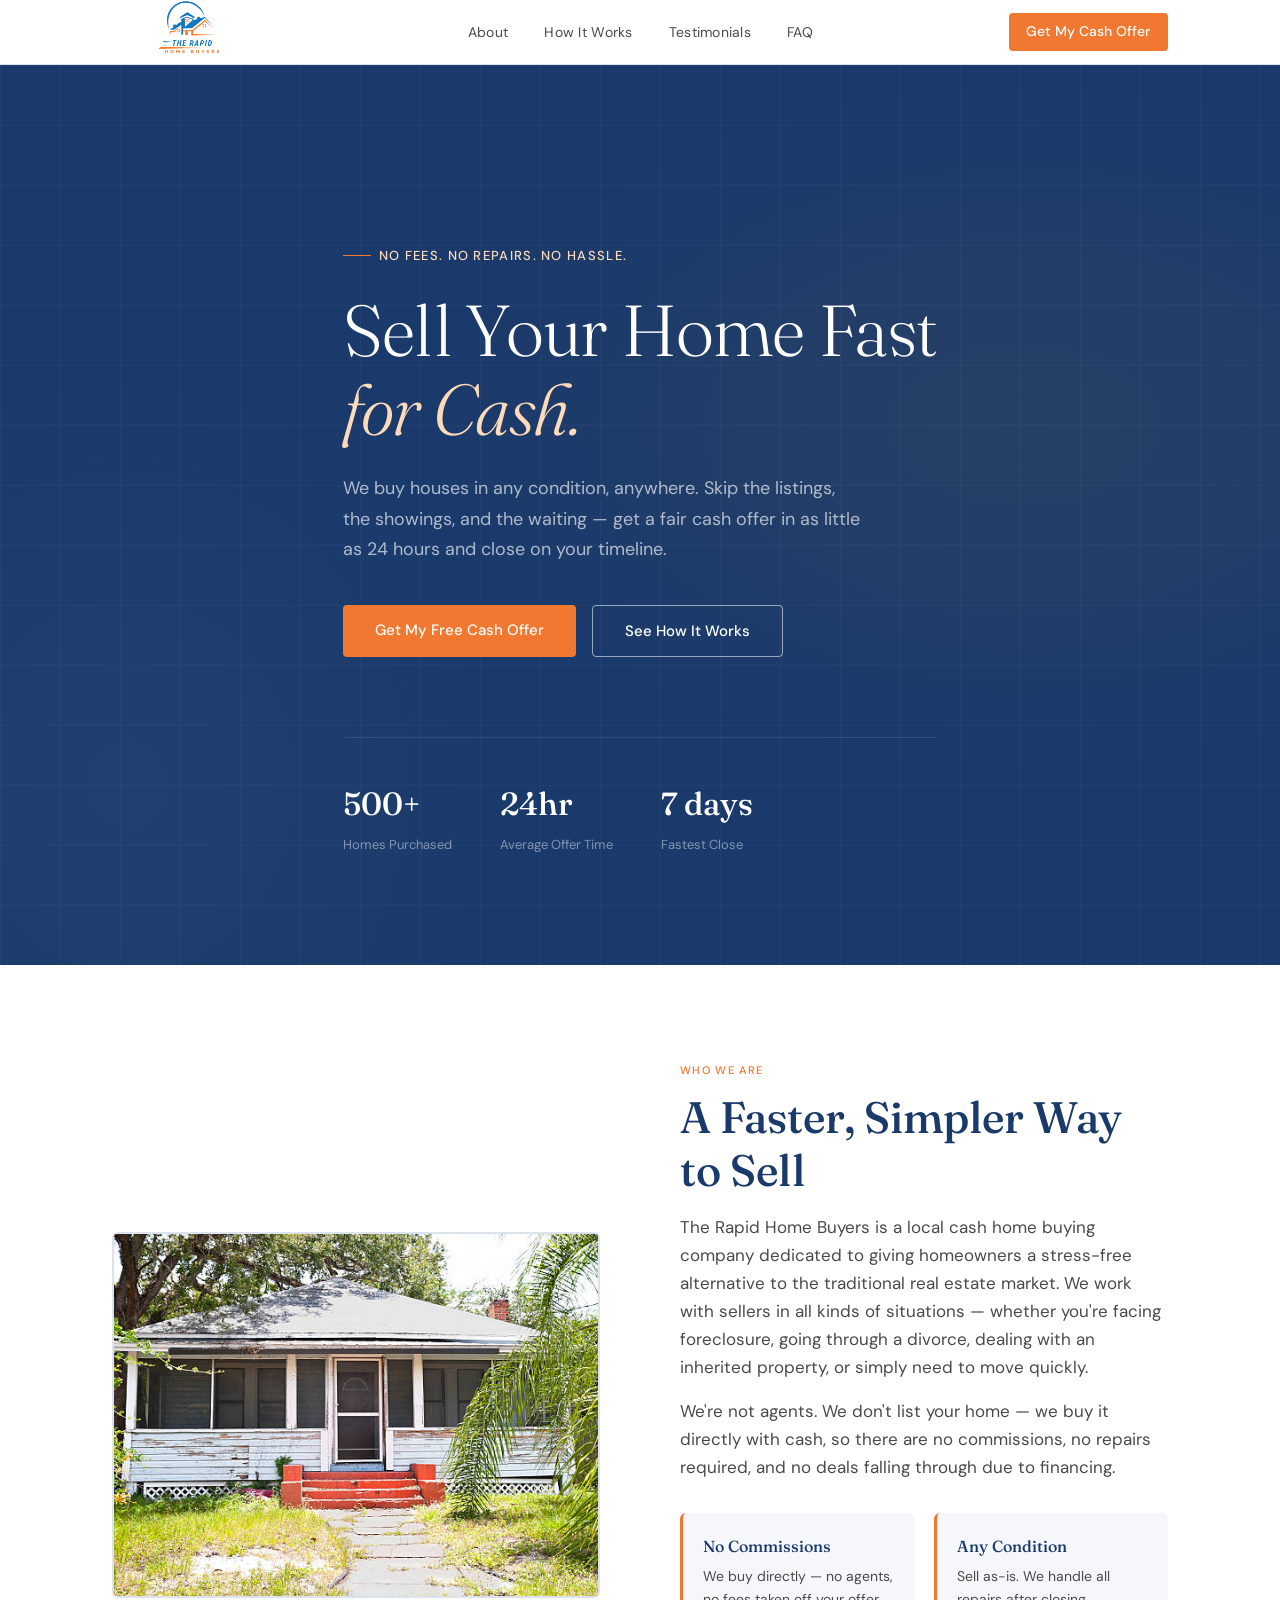
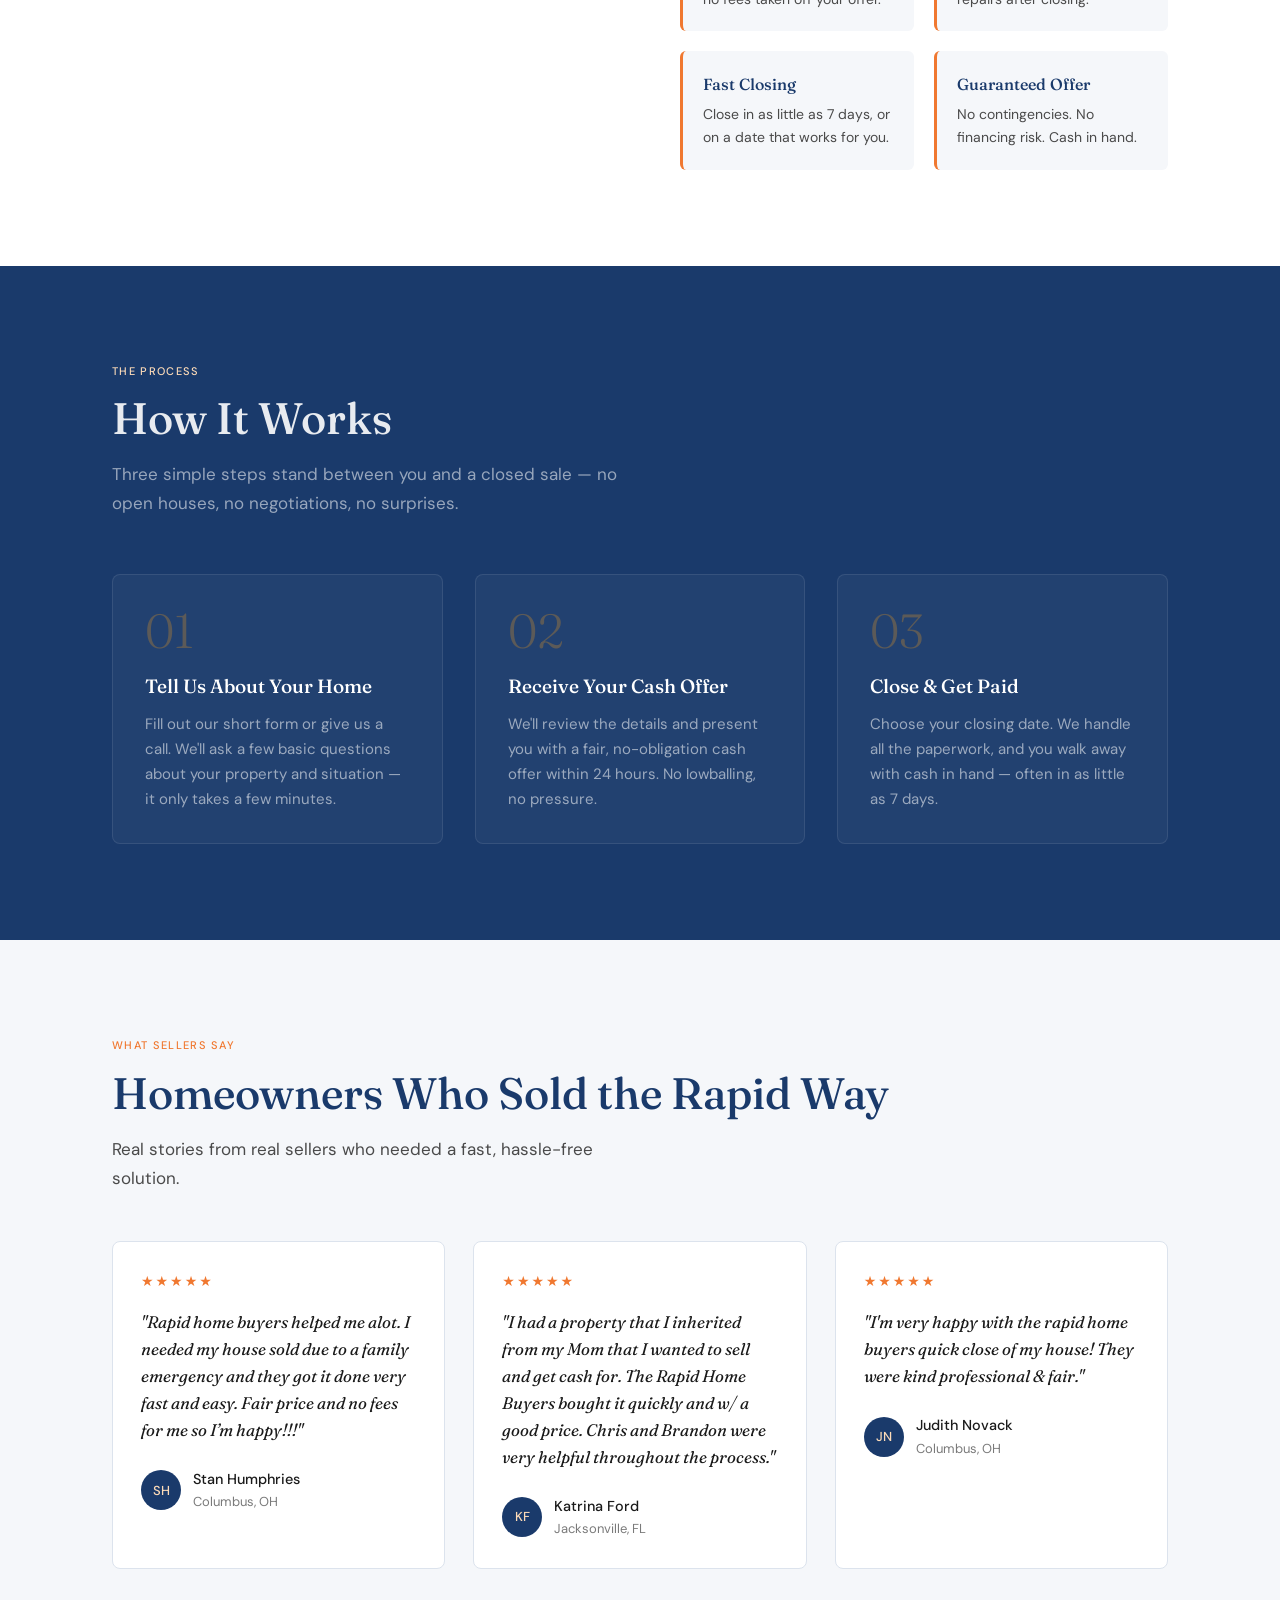
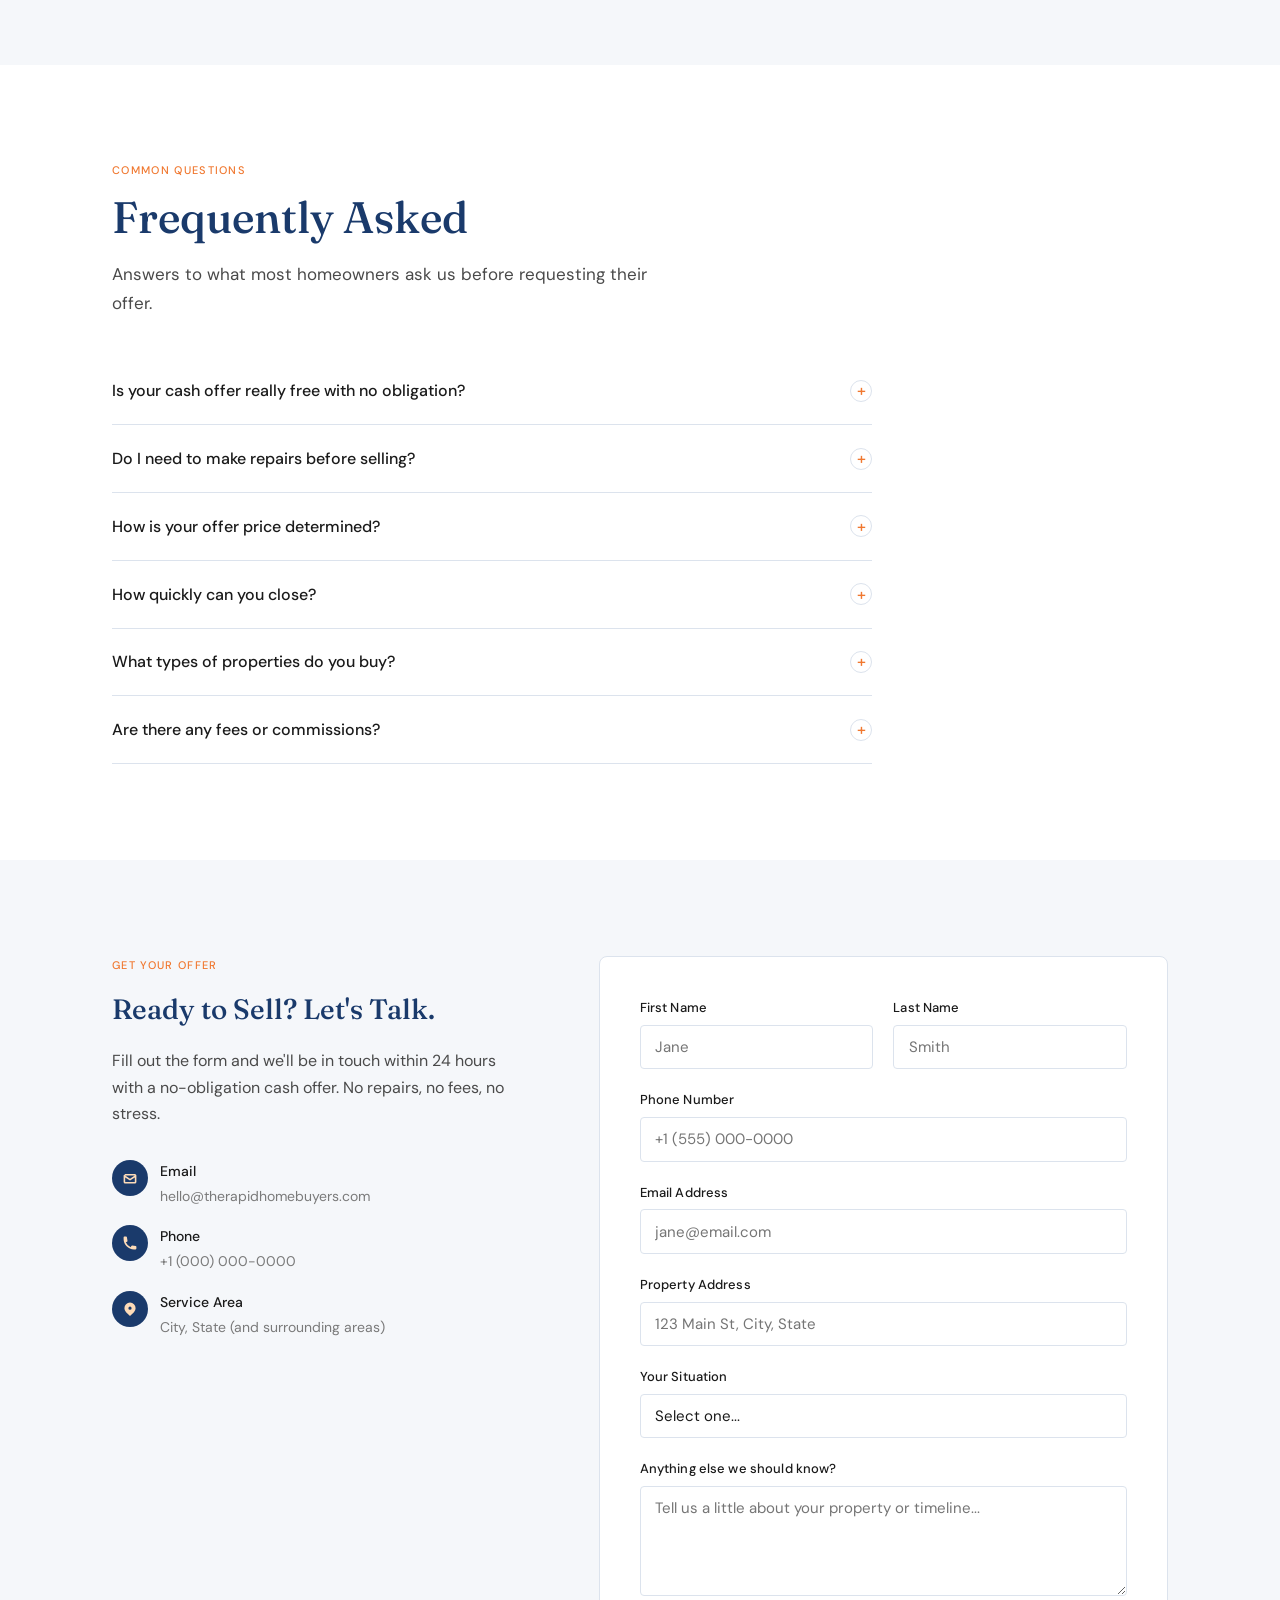
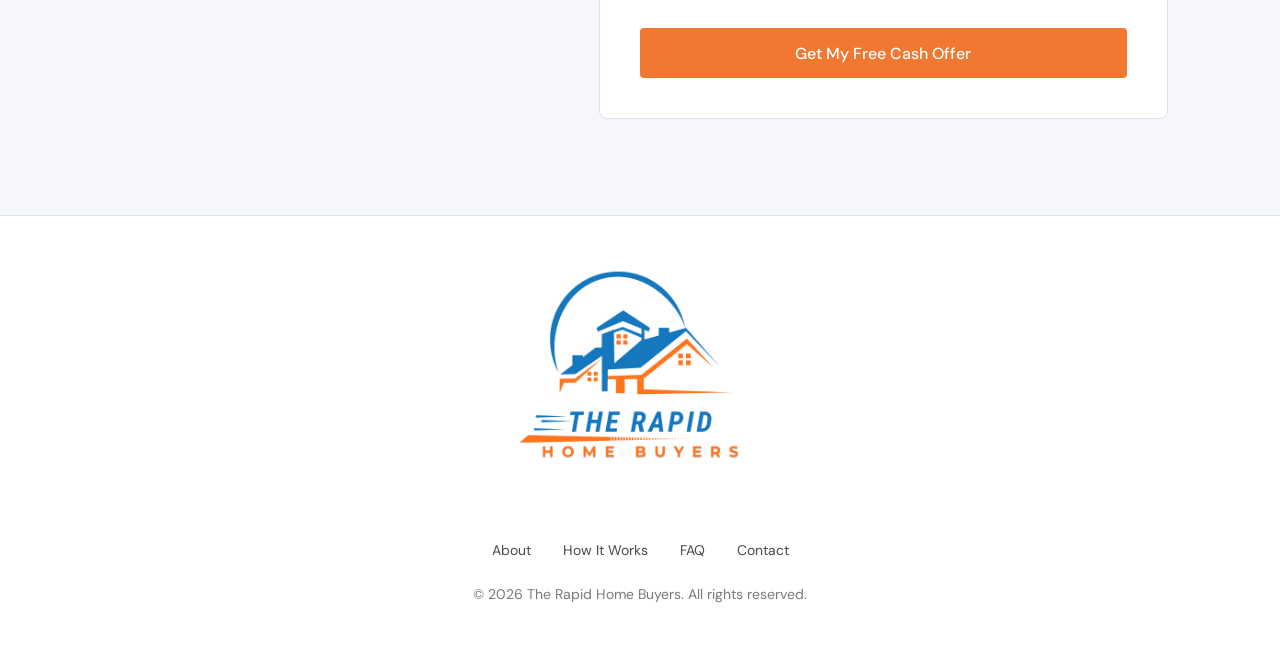
==== commit 3a248b4f: "changes" ====
--- a/index.html
+++ b/index.html
@@ -15,7 +15,7 @@
   <nav>
     <div class="nav-inner">
       <a href="#hero" class="nav-logo">
-        <img src="./The Rapid Home Buyers Logo .png" alt="The Rapid Home Buyers" />
+        <img src="./The Rapid Home Buyers Logo .png" class="logo-image" alt="The Rapid Home Buyers" />
       </a>
       <ul class="nav-links">
         <li><a href="#about">About</a></li>
@@ -56,7 +56,7 @@
     <div class="container">
       <div class="about-grid">
         <div class="about-image-placeholder">
-          <img class="about-image"src="/distressed house.JPG" alt="About The Rapid Home Buyers" />
+          <img src="./distressed house.JPG" alt="About The Rapid Home Buyers" class="about-image" />
         </div>
         <div class="about-text">
           <span class="label">Who We Are</span>
@@ -109,26 +109,26 @@
       <div class="testimonials-grid">
         <div class="testimonial">
           <div class="stars">★★★★★</div>
-          <p class="testimonial-quote">"Replace with a real quote from a seller — ideally mentioning speed, ease, or how the process helped their specific situation."</p>
+          <p class="testimonial-quote">"Rapid home buyers helped me alot. I needed my house sold due to a family emergency and they got it done very fast and easy. Fair price and no fees for me so I’m happy!!!"</p>
           <div class="testimonial-author">
-            <div class="author-avatar">JD</div>
-            <div><div class="author-name">Seller Name</div><div class="author-role">City, State</div></div>
+            <div class="author-avatar">SH</div>
+            <div><div class="author-name">Stan Humphries</div><div class="author-role">Columbus, OH</div></div>
           </div>
         </div>
         <div class="testimonial">
           <div class="stars">★★★★★</div>
-          <p class="testimonial-quote">"Replace with a quote about avoiding foreclosure, skipping repairs, or getting a fair offer when they needed it most."</p>
+          <p class="testimonial-quote">"I had a property that I inherited from my Mom that I wanted to sell and get cash for. The Rapid Home Buyers bought it quickly and w/ a good price. Chris and Brandon were very helpful throughout the process."</p>
           <div class="testimonial-author">
-            <div class="author-avatar">SM</div>
-            <div><div class="author-name">Seller Name</div><div class="author-role">City, State</div></div>
+            <div class="author-avatar">KF</div>
+            <div><div class="author-name">Katrina Ford</div><div class="author-role">Jacksonville, FL</div></div>
           </div>
         </div>
         <div class="testimonial">
           <div class="stars">★★★★★</div>
-          <p class="testimonial-quote">"Replace with a quote highlighting the professionalism of the team, the smooth closing, or peace of mind the process gave them."</p>
+          <p class="testimonial-quote">"I'm very happy with the rapid home buyers quick close of my house! They were kind professional & fair."</p>
           <div class="testimonial-author">
-            <div class="author-avatar">RK</div>
-            <div><div class="author-name">Seller Name</div><div class="author-role">City, State</div></div>
+            <div class="author-avatar">JN</div>
+            <div><div class="author-name">Judith Novack</div><div class="author-role">Columbus, OH</div></div>
           </div>
         </div>
       </div>
--- a/style.css
+++ b/style.css
@@ -23,6 +23,8 @@
 
 html {
   scroll-behavior: smooth;
+  margin: 0 auto;
+
 }
 
 body {
@@ -31,6 +33,8 @@
   line-height: 1.65;
   color: var(--text-dark);
   background: var(--white);
+  margin: 0 auto;
+
 }
 
 /* ── Utilities ── */
@@ -150,6 +154,13 @@
 }
 .nav-cta:hover {
   background: #d96820;
+}
+
+.logo-image {
+  max-width:100%;
+  width: 100%;
+
+  
 }
 
 /* ── Hero ── */
@@ -582,6 +593,8 @@
 .footer-logo-img {
   margin-bottom: -120px;
   margin-top: -120px;
+  max-width: 100%;
+
 }
 
 footer p {
@@ -623,7 +636,45 @@
   .nav-links {
     display: none;
   }
+  .nav-cta {
+    text-align: center;
+    white-space: nowrap;
+
+  }
+
   .hero-stat-row {
     gap: 2rem;
-  }
-}
+    justify-content: center;
+    text-align: center;
+    margin-bottom: 16px;
+
+
+  }
+
+  .hero-stat span {
+    white-space: nowrap;
+  }
+  
+  .footer-logo-img {
+    max-height: 320px;
+    max-width: 320px;
+
+
+  }
+  
+
+}
+
+@media (max-width: 500px) {
+  .hero-actions {
+    align-items: center;
+    flex-direction: column;
+
+  }
+ 
+  .hero-stat-row {
+    margin-top: 48px;
+
+  }
+  }
+}
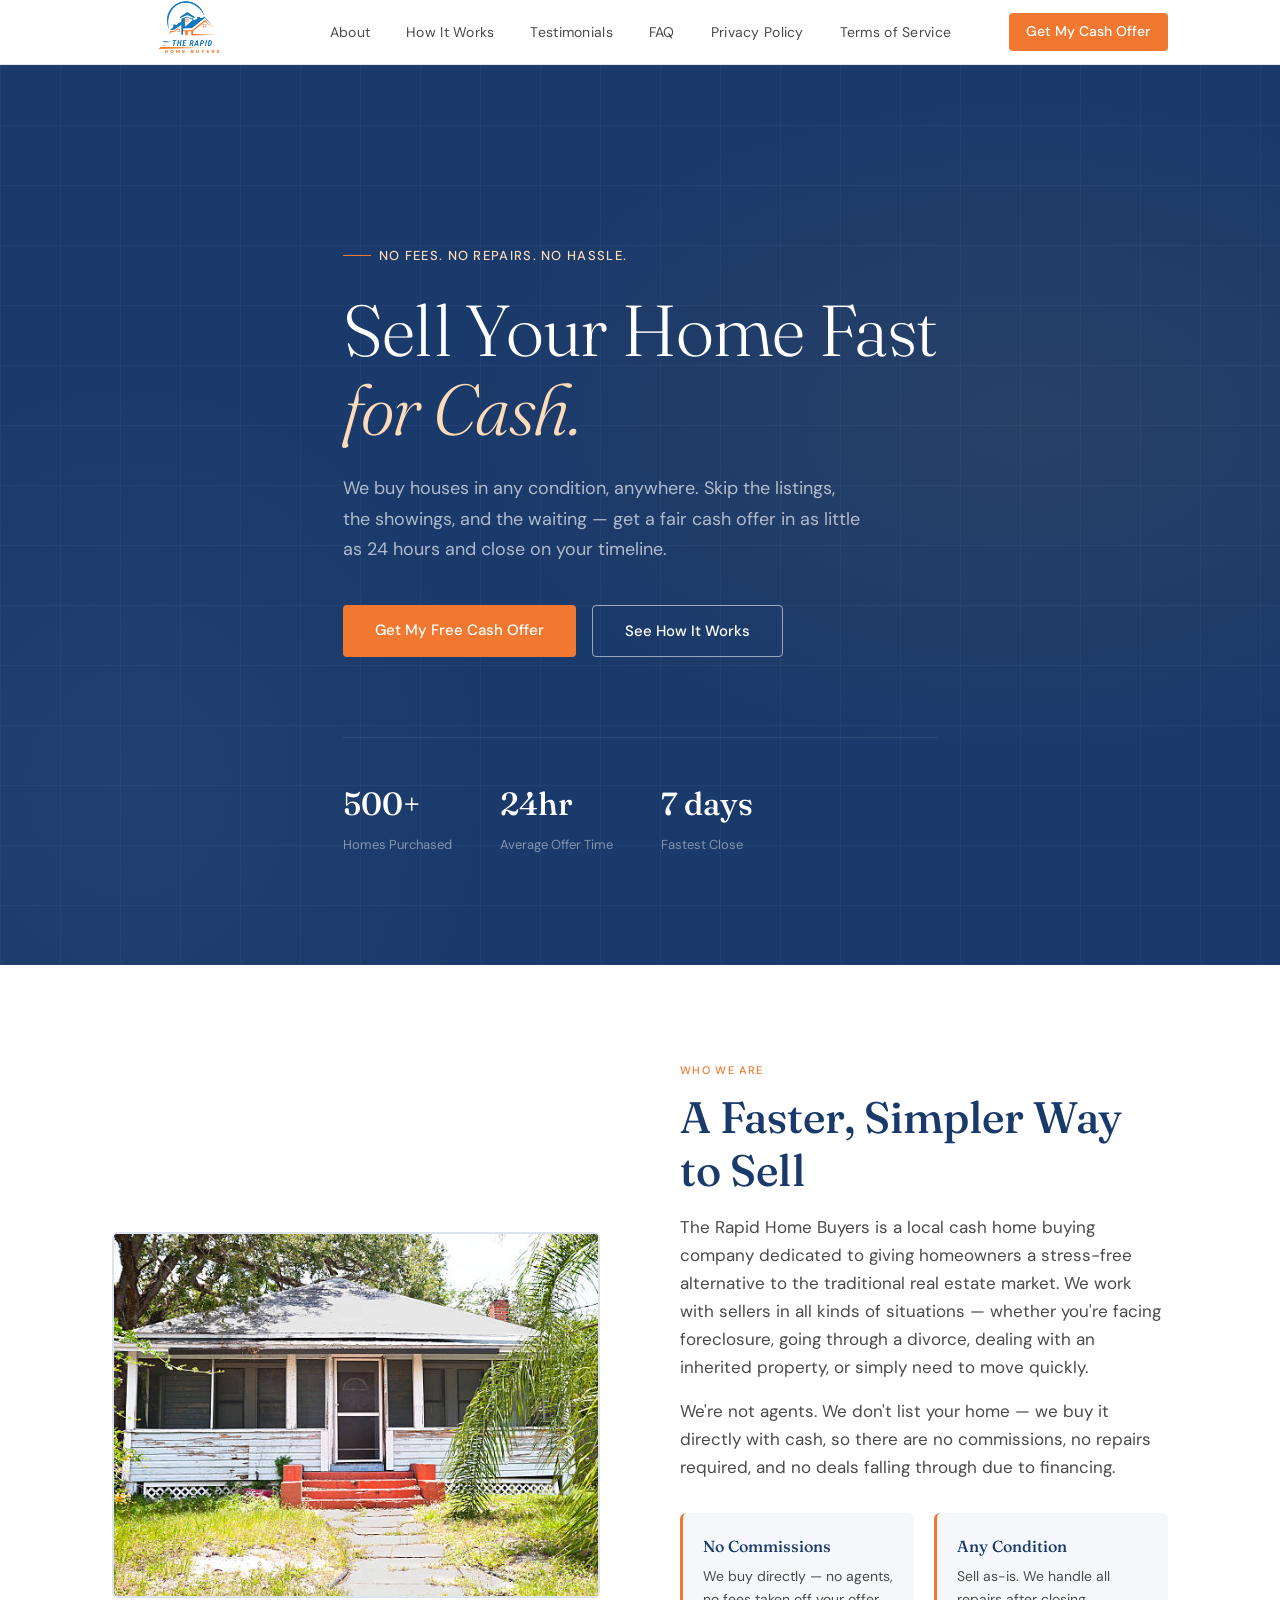
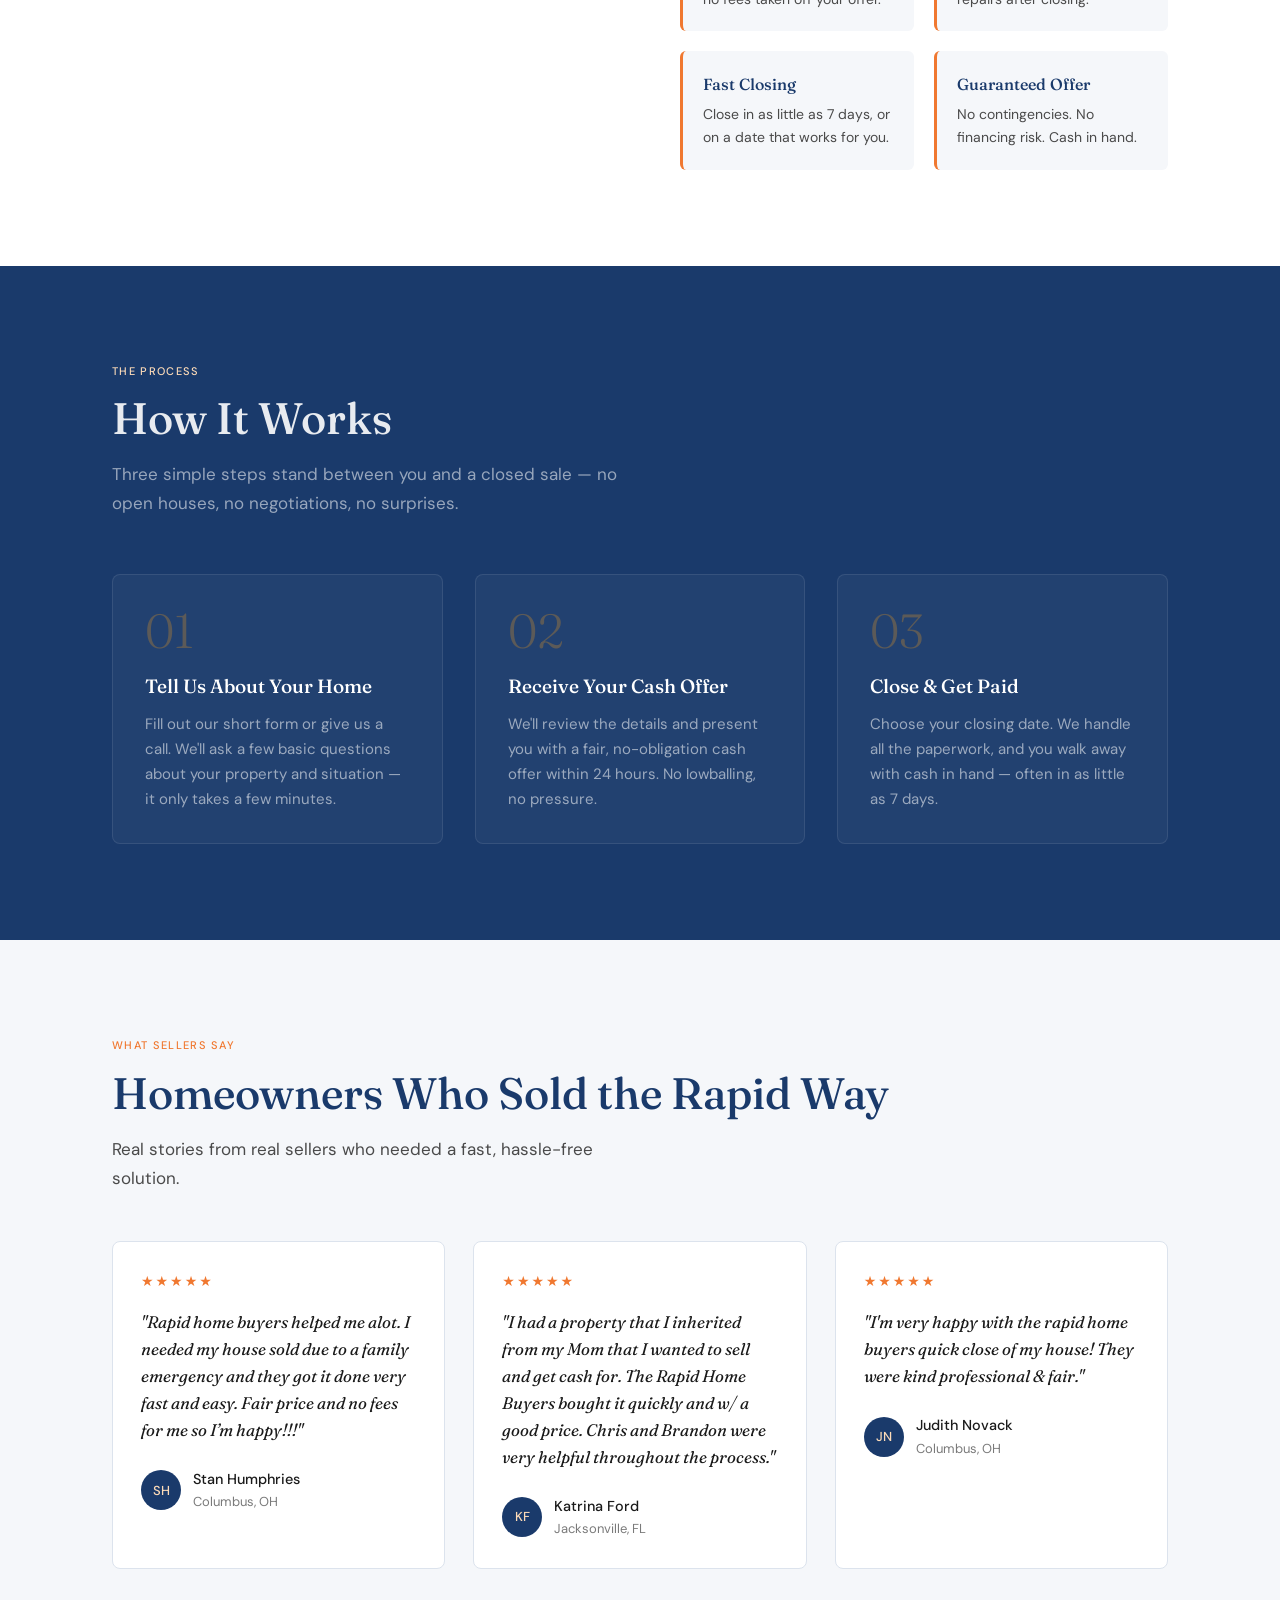
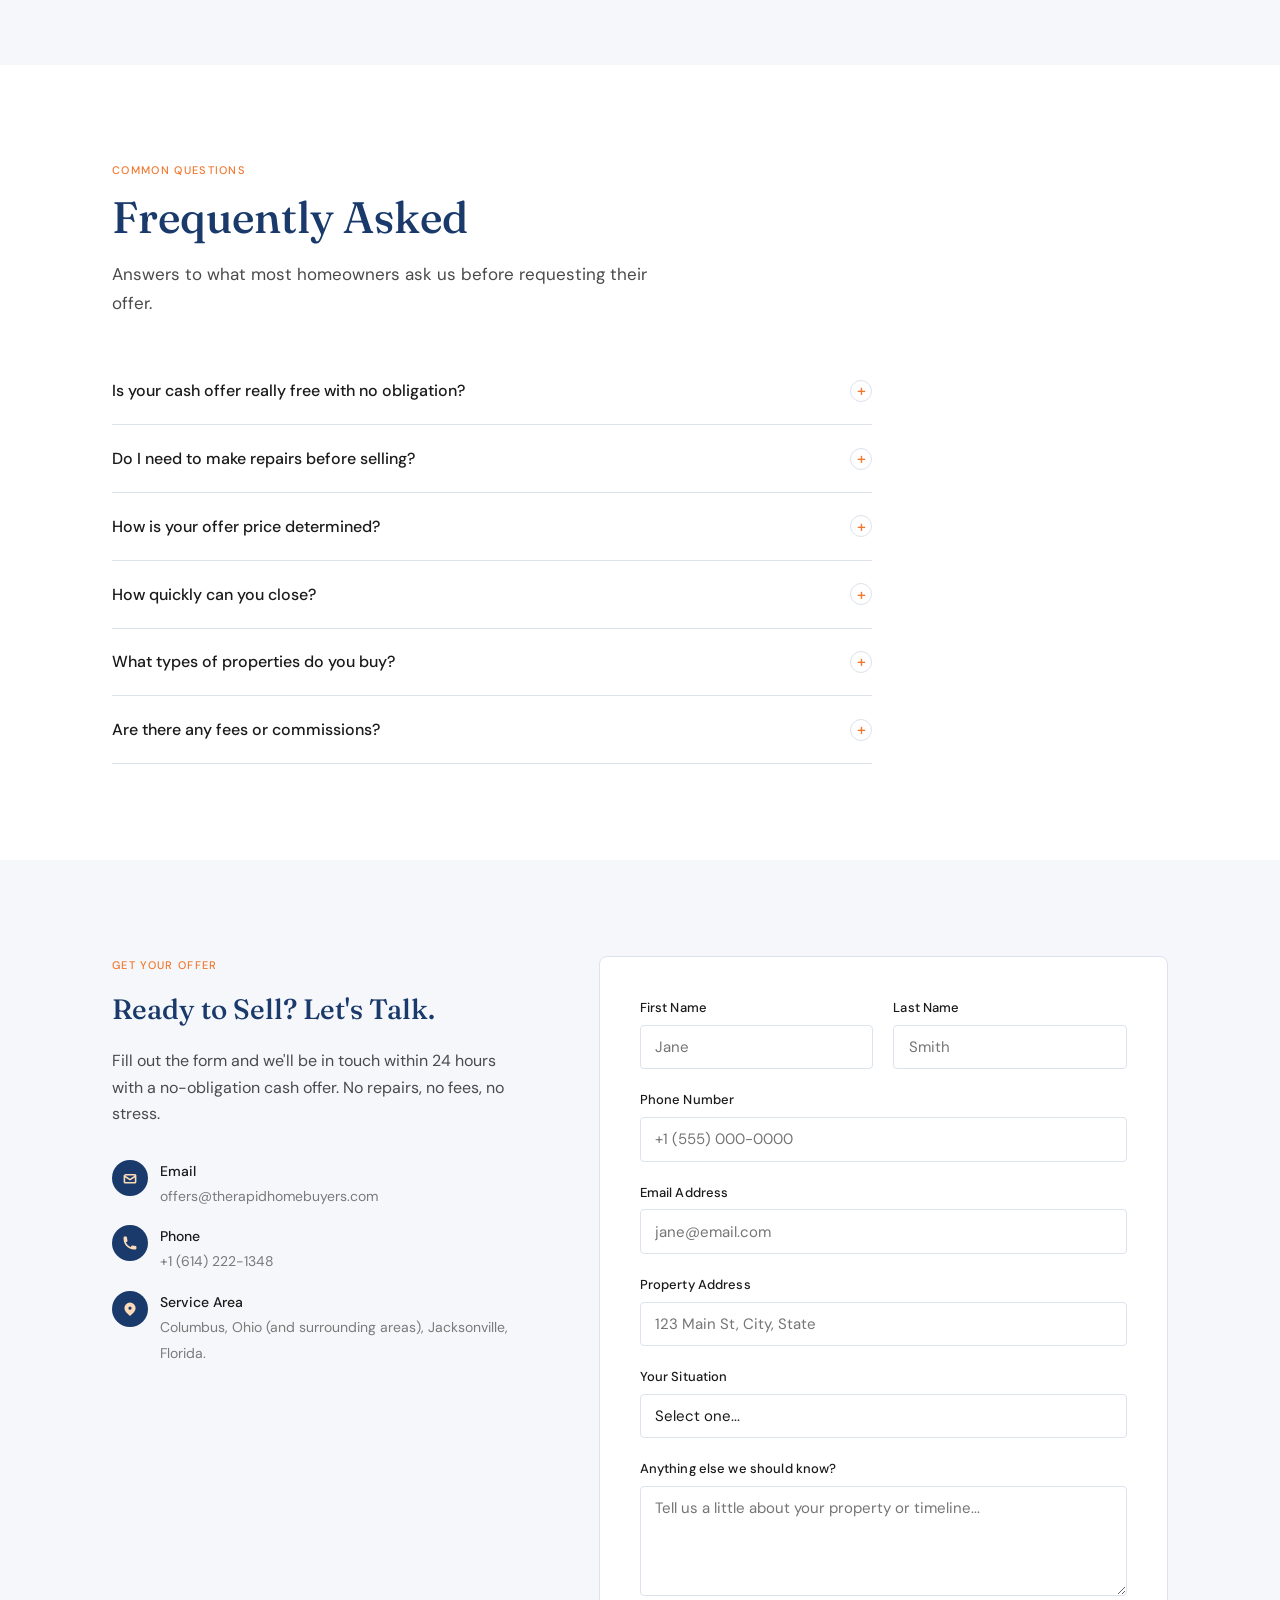
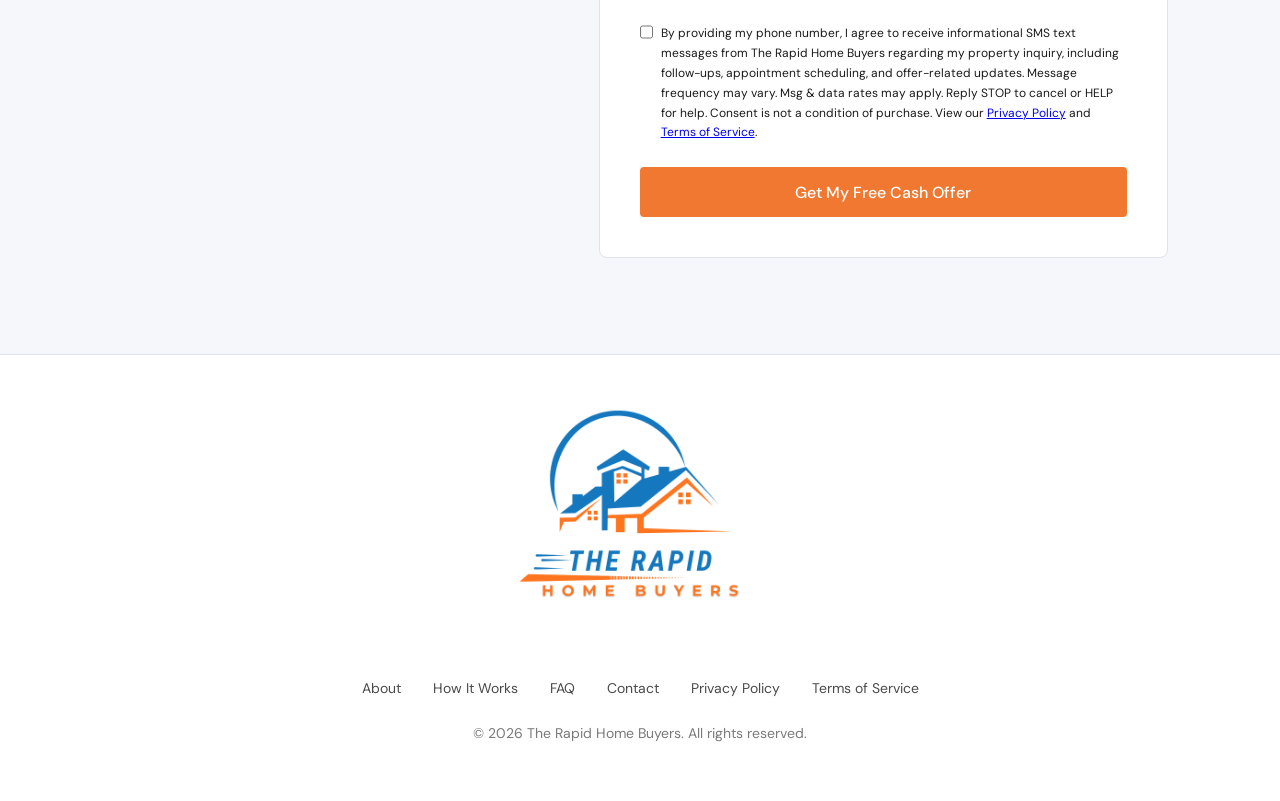
==== commit 14074aa5: "terms of service+privacy policy+sms checkbox" ====
--- a/index.html
+++ b/index.html
@@ -1,276 +1,475 @@
-<!DOCTYPE html>
+<!doctype html>
 <html lang="en">
-<head>
-  <meta charset="UTF-8" />
-  <meta name="viewport" content="width=device-width, initial-scale=1.0" />
-  <title>The Rapid Home Buyers — Sell Your House Fast for Cash</title>
-  <link rel="preconnect" href="https://fonts.googleapis.com" />
-  <link rel="preconnect" href="https://fonts.gstatic.com" crossorigin />
-  <link href="https://fonts.googleapis.com/css2?family=Fraunces:ital,opsz,wght@0,9..144,300;0,9..144,500;0,9..144,600;1,9..144,300&family=DM+Sans:wght@300;400;500&display=swap" rel="stylesheet" />
-  <link rel="stylesheet" href="style.css" />
-</head>
-<body>
-
-  <!-- Navigation -->
-  <nav>
-    <div class="nav-inner">
-      <a href="#hero" class="nav-logo">
-        <img src="./The Rapid Home Buyers Logo .png" class="logo-image" alt="The Rapid Home Buyers" />
-      </a>
-      <ul class="nav-links">
-        <li><a href="#about">About</a></li>
-        <li><a href="#how-it-works">How It Works</a></li>
-        <li><a href="#testimonials">Testimonials</a></li>
-        <li><a href="#faq">FAQ</a></li>
-      </ul>
-      <a href="#contact" class="nav-cta">Get My Cash Offer</a>
-    </div>
-  </nav>
-
-  <!-- Hero -->
-  <section id="hero">
-    <div class="hero-bg"></div>
-    <div class="hero-grid-overlay"></div>
-    <div class="container">
-      <div class="hero-content">
-        <span class="hero-eyebrow">No Fees. No Repairs. No Hassle.</span>
-        <h1>Sell Your Home Fast<br><em>for Cash.</em></h1>
-        <p class="hero-desc">
-          We buy houses in any condition, anywhere. Skip the listings, the showings, and the waiting — get a fair cash offer in as little as 24 hours and close on your timeline.
+  <head>
+    <meta charset="UTF-8" />
+    <meta name="viewport" content="width=device-width, initial-scale=1.0" />
+    <title>The Rapid Home Buyers — Sell Your House Fast for Cash</title>
+    <link rel="preconnect" href="https://fonts.googleapis.com" />
+    <link rel="preconnect" href="https://fonts.gstatic.com" crossorigin />
+    <link
+      href="https://fonts.googleapis.com/css2?family=Fraunces:ital,opsz,wght@0,9..144,300;0,9..144,500;0,9..144,600;1,9..144,300&family=DM+Sans:wght@300;400;500&display=swap"
+      rel="stylesheet"
+    />
+    <link rel="stylesheet" href="style.css" />
+  </head>
+  <body>
+    <!-- Navigation -->
+    <nav>
+      <div class="nav-inner">
+        <a href="#hero" class="nav-logo">
+          <img
+            src="./The Rapid Home Buyers Logo .png"
+            class="logo-image"
+            alt="The Rapid Home Buyers"
+          />
+        </a>
+        <ul class="nav-links">
+          <li><a href="#about">About</a></li>
+          <li><a href="#how-it-works">How It Works</a></li>
+          <li><a href="#testimonials">Testimonials</a></li>
+          <li><a href="#faq">FAQ</a></li>
+          <li><a href="privacy-policy.html">Privacy Policy</a></li>
+          <li><a href="terms-of-service.html">Terms of Service</a></li>
+        </ul>
+        <a href="#contact" class="nav-cta">Get My Cash Offer</a>
+      </div>
+    </nav>
+
+    <!-- Hero -->
+    <section id="hero">
+      <div class="hero-bg"></div>
+      <div class="hero-grid-overlay"></div>
+      <div class="container">
+        <div class="hero-content">
+          <span class="hero-eyebrow">No Fees. No Repairs. No Hassle.</span>
+          <h1>Sell Your Home Fast<br /><em>for Cash.</em></h1>
+          <p class="hero-desc">
+            We buy houses in any condition, anywhere. Skip the listings, the
+            showings, and the waiting — get a fair cash offer in as little as 24
+            hours and close on your timeline.
+          </p>
+          <div class="hero-actions">
+            <a href="#contact" class="btn btn-primary"
+              >Get My Free Cash Offer</a
+            >
+            <a href="#how-it-works" class="btn btn-outline">See How It Works</a>
+          </div>
+          <div class="hero-stat-row">
+            <div class="hero-stat">
+              <span>500+</span>
+              <p>Homes Purchased</p>
+            </div>
+            <div class="hero-stat">
+              <span>24hr</span>
+              <p>Average Offer Time</p>
+            </div>
+            <div class="hero-stat">
+              <span>7 days</span>
+              <p>Fastest Close</p>
+            </div>
+          </div>
+        </div>
+      </div>
+    </section>
+
+    <!-- About -->
+    <section id="about" class="section">
+      <div class="container">
+        <div class="about-grid">
+          <div class="about-image-placeholder">
+            <img
+              src="./distressed house.JPG"
+              alt="About The Rapid Home Buyers"
+              class="about-image"
+            />
+          </div>
+          <div class="about-text">
+            <span class="label">Who We Are</span>
+            <h2 class="section-title">A Faster, Simpler Way to Sell</h2>
+            <p>
+              The Rapid Home Buyers is a local cash home buying company
+              dedicated to giving homeowners a stress-free alternative to the
+              traditional real estate market. We work with sellers in all kinds
+              of situations — whether you're facing foreclosure, going through a
+              divorce, dealing with an inherited property, or simply need to
+              move quickly.
+            </p>
+            <p>
+              We're not agents. We don't list your home — we buy it directly
+              with cash, so there are no commissions, no repairs required, and
+              no deals falling through due to financing.
+            </p>
+            <div class="about-pillars">
+              <div class="pillar">
+                <h4>No Commissions</h4>
+                <p>
+                  We buy directly — no agents, no fees taken off your offer.
+                </p>
+              </div>
+              <div class="pillar">
+                <h4>Any Condition</h4>
+                <p>Sell as-is. We handle all repairs after closing.</p>
+              </div>
+              <div class="pillar">
+                <h4>Fast Closing</h4>
+                <p>
+                  Close in as little as 7 days, or on a date that works for you.
+                </p>
+              </div>
+              <div class="pillar">
+                <h4>Guaranteed Offer</h4>
+                <p>No contingencies. No financing risk. Cash in hand.</p>
+              </div>
+            </div>
+          </div>
+        </div>
+      </div>
+    </section>
+
+    <!-- How It Works -->
+    <section id="how-it-works" class="section">
+      <div class="container">
+        <span class="label">The Process</span>
+        <h2 class="section-title">How It Works</h2>
+        <p class="section-sub">
+          Three simple steps stand between you and a closed sale — no open
+          houses, no negotiations, no surprises.
         </p>
-        <div class="hero-actions">
-          <a href="#contact" class="btn btn-primary">Get My Free Cash Offer</a>
-          <a href="#how-it-works" class="btn btn-outline">See How It Works</a>
-        </div>
-        <div class="hero-stat-row">
-          <div class="hero-stat"><span>500+</span><p>Homes Purchased</p></div>
-          <div class="hero-stat"><span>24hr</span><p>Average Offer Time</p></div>
-          <div class="hero-stat"><span>7 days</span><p>Fastest Close</p></div>
-        </div>
-      </div>
-    </div>
-  </section>
-
-  <!-- About -->
-  <section id="about" class="section">
-    <div class="container">
-      <div class="about-grid">
-        <div class="about-image-placeholder">
-          <img src="./distressed house.JPG" alt="About The Rapid Home Buyers" class="about-image" />
-        </div>
-        <div class="about-text">
-          <span class="label">Who We Are</span>
-          <h2 class="section-title">A Faster, Simpler Way to Sell</h2>
-          <p>The Rapid Home Buyers is a local cash home buying company dedicated to giving homeowners a stress-free alternative to the traditional real estate market. We work with sellers in all kinds of situations — whether you're facing foreclosure, going through a divorce, dealing with an inherited property, or simply need to move quickly.</p>
-          <p>We're not agents. We don't list your home — we buy it directly with cash, so there are no commissions, no repairs required, and no deals falling through due to financing.</p>
-          <div class="about-pillars">
-            <div class="pillar"><h4>No Commissions</h4><p>We buy directly — no agents, no fees taken off your offer.</p></div>
-            <div class="pillar"><h4>Any Condition</h4><p>Sell as-is. We handle all repairs after closing.</p></div>
-            <div class="pillar"><h4>Fast Closing</h4><p>Close in as little as 7 days, or on a date that works for you.</p></div>
-            <div class="pillar"><h4>Guaranteed Offer</h4><p>No contingencies. No financing risk. Cash in hand.</p></div>
-          </div>
-        </div>
-      </div>
-    </div>
-  </section>
-
-  <!-- How It Works -->
-  <section id="how-it-works" class="section">
-    <div class="container">
-      <span class="label">The Process</span>
-      <h2 class="section-title">How It Works</h2>
-      <p class="section-sub">Three simple steps stand between you and a closed sale — no open houses, no negotiations, no surprises.</p>
-      <div class="steps-grid">
-        <div class="step">
-          <div class="step-num">01</div>
-          <h3>Tell Us About Your Home</h3>
-          <p>Fill out our short form or give us a call. We'll ask a few basic questions about your property and situation — it only takes a few minutes.</p>
-        </div>
-        <div class="step">
-          <div class="step-num">02</div>
-          <h3>Receive Your Cash Offer</h3>
-          <p>We'll review the details and present you with a fair, no-obligation cash offer within 24 hours. No lowballing, no pressure.</p>
-        </div>
-        <div class="step">
-          <div class="step-num">03</div>
-          <h3>Close & Get Paid</h3>
-          <p>Choose your closing date. We handle all the paperwork, and you walk away with cash in hand — often in as little as 7 days.</p>
-        </div>
-      </div>
-    </div>
-  </section>
-
-  <!-- Testimonials -->
-  <section id="testimonials" class="section section-alt">
-    <div class="container">
-      <span class="label">What Sellers Say</span>
-      <h2 class="section-title">Homeowners Who Sold the Rapid Way</h2>
-      <p class="section-sub">Real stories from real sellers who needed a fast, hassle-free solution.</p>
-      <div class="testimonials-grid">
-        <div class="testimonial">
-          <div class="stars">★★★★★</div>
-          <p class="testimonial-quote">"Rapid home buyers helped me alot. I needed my house sold due to a family emergency and they got it done very fast and easy. Fair price and no fees for me so I’m happy!!!"</p>
-          <div class="testimonial-author">
-            <div class="author-avatar">SH</div>
-            <div><div class="author-name">Stan Humphries</div><div class="author-role">Columbus, OH</div></div>
-          </div>
-        </div>
-        <div class="testimonial">
-          <div class="stars">★★★★★</div>
-          <p class="testimonial-quote">"I had a property that I inherited from my Mom that I wanted to sell and get cash for. The Rapid Home Buyers bought it quickly and w/ a good price. Chris and Brandon were very helpful throughout the process."</p>
-          <div class="testimonial-author">
-            <div class="author-avatar">KF</div>
-            <div><div class="author-name">Katrina Ford</div><div class="author-role">Jacksonville, FL</div></div>
-          </div>
-        </div>
-        <div class="testimonial">
-          <div class="stars">★★★★★</div>
-          <p class="testimonial-quote">"I'm very happy with the rapid home buyers quick close of my house! They were kind professional & fair."</p>
-          <div class="testimonial-author">
-            <div class="author-avatar">JN</div>
-            <div><div class="author-name">Judith Novack</div><div class="author-role">Columbus, OH</div></div>
-          </div>
-        </div>
-      </div>
-    </div>
-  </section>
-
-  <!-- FAQ -->
-  <section id="faq" class="section">
-    <div class="container">
-      <span class="label">Common Questions</span>
-      <h2 class="section-title">Frequently Asked</h2>
-      <p class="section-sub">Answers to what most homeowners ask us before requesting their offer.</p>
-      <div class="faq-list">
-        <div class="faq-item">
-          <button class="faq-question">Is your cash offer really free with no obligation?<span class="faq-icon">+</span></button>
-          <div class="faq-answer">Yes, completely. There's no cost to request an offer and no pressure to accept. You can take your time and decide what's right for you.</div>
-        </div>
-        <div class="faq-item">
-          <button class="faq-question">Do I need to make repairs before selling?<span class="faq-icon">+</span></button>
-          <div class="faq-answer">Not at all. We buy homes in any condition — damaged, outdated, or in need of major work. You won't spend a dollar fixing anything before closing.</div>
-        </div>
-        <div class="faq-item">
-          <button class="faq-question">How is your offer price determined?<span class="faq-icon">+</span></button>
-          <div class="faq-answer">We look at your home's location, size, condition, and recent comparable sales in the area. We aim to make fair offers that reflect real market value, minus our cost to renovate and resell.</div>
-        </div>
-        <div class="faq-item">
-          <button class="faq-question">How quickly can you close?<span class="faq-icon">+</span></button>
-          <div class="faq-answer">We can close in as little as 7 days if needed, but we're also flexible. If you need more time before vacating the property, we'll work around your schedule.</div>
-        </div>
-        <div class="faq-item">
-          <button class="faq-question">What types of properties do you buy?<span class="faq-icon">+</span></button>
-          <div class="faq-answer">We buy single-family homes, condos, townhouses, multi-family properties, and vacant land. Whether it's owner-occupied, rented, or inherited — we're interested.</div>
-        </div>
-        <div class="faq-item">
-          <button class="faq-question">Are there any fees or commissions?<span class="faq-icon">+</span></button>
-          <div class="faq-answer">None. We don't charge agent commissions, closing cost fees, or service charges. The offer we make is what you receive.</div>
-        </div>
-      </div>
-    </div>
-  </section>
-
-  <!-- Contact -->
-  <section id="contact" class="section section-alt">
-    <div class="container">
-      <div class="contact-grid">
-        <div class="contact-info">
-          <span class="label">Get Your Offer</span>
-          <h3>Ready to Sell? Let's Talk.</h3>
-          <p>Fill out the form and we'll be in touch within 24 hours with a no-obligation cash offer. No repairs, no fees, no stress.</p>
-          <div class="contact-detail">
-            <div class="contact-detail-icon">
-              <svg viewBox="0 0 20 20"><path d="M2.94 6.94A2 2 0 014 5h12a2 2 0 012 2v8a2 2 0 01-2 2H4a2 2 0 01-2-2V7a2 2 0 01.94-.94zM4 7v.01l6 3.99 6-3.99V7H4zm0 2.23V15h12V9.23l-5.45 3.63a1 1 0 01-1.1 0L4 9.23z"/></svg>
-            </div>
-            <div class="contact-detail-text"><strong>Email</strong><span>hello@therapidhomebuyers.com</span></div>
-          </div>
-          <div class="contact-detail">
-            <div class="contact-detail-icon">
-              <svg viewBox="0 0 20 20"><path d="M2 3a1 1 0 011-1h2.153a1 1 0 01.986.836l.74 4.435a1 1 0 01-.54 1.06l-1.548.773a11.037 11.037 0 006.105 6.105l.774-1.548a1 1 0 011.059-.54l4.435.74a1 1 0 01.836.986V17a1 1 0 01-1 1h-2C7.82 18 2 12.18 2 5V3z"/></svg>
-            </div>
-            <div class="contact-detail-text"><strong>Phone</strong><span>+1 (000) 000-0000</span></div>
-          </div>
-          <div class="contact-detail">
-            <div class="contact-detail-icon">
-              <svg viewBox="0 0 20 20"><path fill-rule="evenodd" d="M5.05 4.05a7 7 0 119.9 9.9L10 18.9l-4.95-4.95a7 7 0 010-9.9zM10 11a2 2 0 100-4 2 2 0 000 4z" clip-rule="evenodd"/></svg>
-            </div>
-            <div class="contact-detail-text"><strong>Service Area</strong><span>City, State (and surrounding areas)</span></div>
-          </div>
-        </div>
-        <div class="contact-form">
-          <form>
-            <div class="form-row">
+        <div class="steps-grid">
+          <div class="step">
+            <div class="step-num">01</div>
+            <h3>Tell Us About Your Home</h3>
+            <p>
+              Fill out our short form or give us a call. We'll ask a few basic
+              questions about your property and situation — it only takes a few
+              minutes.
+            </p>
+          </div>
+          <div class="step">
+            <div class="step-num">02</div>
+            <h3>Receive Your Cash Offer</h3>
+            <p>
+              We'll review the details and present you with a fair,
+              no-obligation cash offer within 24 hours. No lowballing, no
+              pressure.
+            </p>
+          </div>
+          <div class="step">
+            <div class="step-num">03</div>
+            <h3>Close & Get Paid</h3>
+            <p>
+              Choose your closing date. We handle all the paperwork, and you
+              walk away with cash in hand — often in as little as 7 days.
+            </p>
+          </div>
+        </div>
+      </div>
+    </section>
+
+    <!-- Testimonials -->
+    <section id="testimonials" class="section section-alt">
+      <div class="container">
+        <span class="label">What Sellers Say</span>
+        <h2 class="section-title">Homeowners Who Sold the Rapid Way</h2>
+        <p class="section-sub">
+          Real stories from real sellers who needed a fast, hassle-free
+          solution.
+        </p>
+        <div class="testimonials-grid">
+          <div class="testimonial">
+            <div class="stars">★★★★★</div>
+            <p class="testimonial-quote">
+              "Rapid home buyers helped me alot. I needed my house sold due to a
+              family emergency and they got it done very fast and easy. Fair
+              price and no fees for me so I’m happy!!!"
+            </p>
+            <div class="testimonial-author">
+              <div class="author-avatar">SH</div>
+              <div>
+                <div class="author-name">Stan Humphries</div>
+                <div class="author-role">Columbus, OH</div>
+              </div>
+            </div>
+          </div>
+          <div class="testimonial">
+            <div class="stars">★★★★★</div>
+            <p class="testimonial-quote">
+              "I had a property that I inherited from my Mom that I wanted to
+              sell and get cash for. The Rapid Home Buyers bought it quickly and
+              w/ a good price. Chris and Brandon were very helpful throughout
+              the process."
+            </p>
+            <div class="testimonial-author">
+              <div class="author-avatar">KF</div>
+              <div>
+                <div class="author-name">Katrina Ford</div>
+                <div class="author-role">Jacksonville, FL</div>
+              </div>
+            </div>
+          </div>
+          <div class="testimonial">
+            <div class="stars">★★★★★</div>
+            <p class="testimonial-quote">
+              "I'm very happy with the rapid home buyers quick close of my
+              house! They were kind professional & fair."
+            </p>
+            <div class="testimonial-author">
+              <div class="author-avatar">JN</div>
+              <div>
+                <div class="author-name">Judith Novack</div>
+                <div class="author-role">Columbus, OH</div>
+              </div>
+            </div>
+          </div>
+        </div>
+      </div>
+    </section>
+
+    <!-- FAQ -->
+    <section id="faq" class="section">
+      <div class="container">
+        <span class="label">Common Questions</span>
+        <h2 class="section-title">Frequently Asked</h2>
+        <p class="section-sub">
+          Answers to what most homeowners ask us before requesting their offer.
+        </p>
+        <div class="faq-list">
+          <div class="faq-item">
+            <button class="faq-question">
+              Is your cash offer really free with no obligation?<span
+                class="faq-icon"
+                >+</span
+              >
+            </button>
+            <div class="faq-answer">
+              Yes, completely. There's no cost to request an offer and no
+              pressure to accept. You can take your time and decide what's right
+              for you.
+            </div>
+          </div>
+          <div class="faq-item">
+            <button class="faq-question">
+              Do I need to make repairs before selling?<span class="faq-icon"
+                >+</span
+              >
+            </button>
+            <div class="faq-answer">
+              Not at all. We buy homes in any condition — damaged, outdated, or
+              in need of major work. You won't spend a dollar fixing anything
+              before closing.
+            </div>
+          </div>
+          <div class="faq-item">
+            <button class="faq-question">
+              How is your offer price determined?<span class="faq-icon">+</span>
+            </button>
+            <div class="faq-answer">
+              We look at your home's location, size, condition, and recent
+              comparable sales in the area. We aim to make fair offers that
+              reflect real market value, minus our cost to renovate and resell.
+            </div>
+          </div>
+          <div class="faq-item">
+            <button class="faq-question">
+              How quickly can you close?<span class="faq-icon">+</span>
+            </button>
+            <div class="faq-answer">
+              We can close in as little as 7 days if needed, but we're also
+              flexible. If you need more time before vacating the property,
+              we'll work around your schedule.
+            </div>
+          </div>
+          <div class="faq-item">
+            <button class="faq-question">
+              What types of properties do you buy?<span class="faq-icon"
+                >+</span
+              >
+            </button>
+            <div class="faq-answer">
+              We buy single-family homes, condos, townhouses, multi-family
+              properties, and vacant land. Whether it's owner-occupied, rented,
+              or inherited — we're interested.
+            </div>
+          </div>
+          <div class="faq-item">
+            <button class="faq-question">
+              Are there any fees or commissions?<span class="faq-icon">+</span>
+            </button>
+            <div class="faq-answer">
+              None. We don't charge agent commissions, closing cost fees, or
+              service charges. The offer we make is what you receive.
+            </div>
+          </div>
+        </div>
+      </div>
+    </section>
+
+    <!-- Contact -->
+    <section id="contact" class="section section-alt">
+      <div class="container">
+        <div class="contact-grid">
+          <div class="contact-info">
+            <span class="label">Get Your Offer</span>
+            <h3>Ready to Sell? Let's Talk.</h3>
+            <p>
+              Fill out the form and we'll be in touch within 24 hours with a
+              no-obligation cash offer. No repairs, no fees, no stress.
+            </p>
+            <div class="contact-detail">
+              <div class="contact-detail-icon">
+                <svg viewBox="0 0 20 20">
+                  <path
+                    d="M2.94 6.94A2 2 0 014 5h12a2 2 0 012 2v8a2 2 0 01-2 2H4a2 2 0 01-2-2V7a2 2 0 01.94-.94zM4 7v.01l6 3.99 6-3.99V7H4zm0 2.23V15h12V9.23l-5.45 3.63a1 1 0 01-1.1 0L4 9.23z"
+                  />
+                </svg>
+              </div>
+              <div class="contact-detail-text">
+                <strong>Email</strong><span>offers@therapidhomebuyers.com</span>
+              </div>
+            </div>
+            <div class="contact-detail">
+              <div class="contact-detail-icon">
+                <svg viewBox="0 0 20 20">
+                  <path
+                    d="M2 3a1 1 0 011-1h2.153a1 1 0 01.986.836l.74 4.435a1 1 0 01-.54 1.06l-1.548.773a11.037 11.037 0 006.105 6.105l.774-1.548a1 1 0 011.059-.54l4.435.74a1 1 0 01.836.986V17a1 1 0 01-1 1h-2C7.82 18 2 12.18 2 5V3z"
+                  />
+                </svg>
+              </div>
+              <div class="contact-detail-text">
+                <strong>Phone</strong><span>+1 (614) 222-1348</span>
+              </div>
+            </div>
+            <div class="contact-detail">
+              <div class="contact-detail-icon">
+                <svg viewBox="0 0 20 20">
+                  <path
+                    fill-rule="evenodd"
+                    d="M5.05 4.05a7 7 0 119.9 9.9L10 18.9l-4.95-4.95a7 7 0 010-9.9zM10 11a2 2 0 100-4 2 2 0 000 4z"
+                    clip-rule="evenodd"
+                  />
+                </svg>
+              </div>
+              <div class="contact-detail-text">
+                <strong>Service Area</strong
+                ><span
+                  >Columbus, Ohio (and surrounding areas), Jacksonville,
+                  Florida.
+                </span>
+              </div>
+            </div>
+          </div>
+          <div class="contact-form">
+            <form>
+              <div class="form-row">
+                <div class="form-group">
+                  <label for="first-name">First Name</label>
+                  <input type="text" id="first-name" placeholder="Jane" />
+                </div>
+                <div class="form-group">
+                  <label for="last-name">Last Name</label>
+                  <input type="text" id="last-name" placeholder="Smith" />
+                </div>
+              </div>
               <div class="form-group">
-                <label for="first-name">First Name</label>
-                <input type="text" id="first-name" placeholder="Jane" />
+                <label for="phone">Phone Number</label>
+                <input type="tel" id="phone" placeholder="+1 (555) 000-0000" />
               </div>
               <div class="form-group">
-                <label for="last-name">Last Name</label>
-                <input type="text" id="last-name" placeholder="Smith" />
-              </div>
-            </div>
-            <div class="form-group">
-              <label for="phone">Phone Number</label>
-              <input type="tel" id="phone" placeholder="+1 (555) 000-0000" />
-            </div>
-            <div class="form-group">
-              <label for="email">Email Address</label>
-              <input type="email" id="email" placeholder="jane@email.com" />
-            </div>
-            <div class="form-group">
-              <label for="address">Property Address</label>
-              <input type="text" id="address" placeholder="123 Main St, City, State" />
-            </div>
-            <div class="form-group">
-              <label for="situation">Your Situation</label>
-              <select id="situation">
-                <option value="">Select one...</option>
-                <option>Looking to sell quickly</option>
-                <option>Facing foreclosure</option>
-                <option>Inherited property</option>
-                <option>Going through divorce</option>
-                <option>Relocating</option>
-                <option>Property needs major repairs</option>
-                <option>Other</option>
-              </select>
-            </div>
-            <div class="form-group">
-              <label for="message">Anything else we should know?</label>
-              <textarea id="message" placeholder="Tell us a little about your property or timeline..."></textarea>
-            </div>
-            <button type="submit" class="btn btn-primary form-submit">Get My Free Cash Offer</button>
-          </form>
-        </div>
-      </div>
-    </div>
-  </section>
-
-  <!-- Footer -->
-  <footer>
-    <div class="container">
-      <a href="#hero" style="display: inline-block; margin-bottom: 1rem;">
-        <img src="./The Rapid Home Buyers Logo .png" alt="The Rapid Home Buyers" class="footer-logo-img" style="height: 460px; width: auto;" />
-      </a>
-      <ul class="footer-links">
-        <li><a href="#about">About</a></li>
-        <li><a href="#how-it-works">How It Works</a></li>
-        <li><a href="#faq">FAQ</a></li>
-        <li><a href="#contact">Contact</a></li>
-      </ul>
-      <p>&copy; 2026 The Rapid Home Buyers. All rights reserved.</p>
-    </div>
-  </footer>
-
-  <script>
-    document.querySelectorAll('.faq-question').forEach(btn => {
-      btn.addEventListener('click', () => {
-        const item = btn.closest('.faq-item');
-        const isOpen = item.classList.contains('open');
-        document.querySelectorAll('.faq-item').forEach(i => i.classList.remove('open'));
-        if (!isOpen) item.classList.add('open');
+                <label for="email">Email Address</label>
+                <input type="email" id="email" placeholder="jane@email.com" />
+              </div>
+              <div class="form-group">
+                <label for="address">Property Address</label>
+                <input
+                  type="text"
+                  id="address"
+                  placeholder="123 Main St, City, State"
+                />
+              </div>
+              <div class="form-group">
+                <label for="situation">Your Situation</label>
+                <select id="situation">
+                  <option value="">Select one...</option>
+                  <option>Looking to sell quickly</option>
+                  <option>Facing foreclosure</option>
+                  <option>Inherited property</option>
+                  <option>Going through divorce</option>
+                  <option>Relocating</option>
+                  <option>Property needs major repairs</option>
+                  <option>Other</option>
+                </select>
+              </div>
+              <div class="form-group">
+                <label for="message">Anything else we should know?</label>
+                <textarea
+                  id="message"
+                  placeholder="Tell us a little about your property or timeline..."
+                ></textarea>
+              </div>
+
+              <!-- SMS Consent Checkbox -->
+              <div class="consent-group">
+                <input
+                  type="checkbox"
+                  id="sms-consent"
+                  name="sms-consent"
+                  required
+                />
+                <label for="sms-consent">
+                  By providing my phone number, I agree to receive informational
+                  SMS text messages from The Rapid Home Buyers regarding my
+                  property inquiry, including follow-ups, appointment
+                  scheduling, and offer-related updates. Message frequency may
+                  vary. Msg &amp; data rates may apply. Reply STOP to cancel or
+                  HELP for help. Consent is not a condition of purchase. View
+                  our <a href="privacy-policy.html">Privacy Policy</a> and
+                  <a href="terms-of-service.html">Terms of Service</a>.
+                </label>
+              </div>
+
+              <button type="submit" class="btn btn-primary form-submit">
+                Get My Free Cash Offer
+              </button>
+            </form>
+          </div>
+        </div>
+      </div>
+    </section>
+
+    <!-- Footer -->
+    <footer>
+      <div class="container">
+        <a href="#hero" style="display: inline-block; margin-bottom: 1rem">
+          <img
+            src="./The Rapid Home Buyers Logo .png"
+            alt="The Rapid Home Buyers"
+            class="footer-logo-img"
+            style="height: 460px; width: auto"
+          />
+        </a>
+        <ul class="footer-links">
+          <li><a href="#about">About</a></li>
+          <li><a href="#how-it-works">How It Works</a></li>
+          <li><a href="#faq">FAQ</a></li>
+          <li><a href="#contact">Contact</a></li>
+          <li><a href="privacy-policy.html">Privacy Policy</a></li>
+          <li><a href="terms-of-service.html">Terms of Service</a></li>
+        </ul>
+        <p>&copy; 2026 The Rapid Home Buyers. All rights reserved.</p>
+      </div>
+    </footer>
+
+    <script>
+      document.querySelectorAll(".faq-question").forEach((btn) => {
+        btn.addEventListener("click", () => {
+          const item = btn.closest(".faq-item");
+          const isOpen = item.classList.contains("open");
+          document
+            .querySelectorAll(".faq-item")
+            .forEach((i) => i.classList.remove("open"));
+          if (!isOpen) item.classList.add("open");
+        });
       });
-    });
-  </script>
-
-</body>
-</html>+    </script>
+  </body>
+</html>
--- a/style.css
+++ b/style.css
@@ -24,7 +24,6 @@
 html {
   scroll-behavior: smooth;
   margin: 0 auto;
-
 }
 
 body {
@@ -34,7 +33,6 @@
   color: var(--text-dark);
   background: var(--white);
   margin: 0 auto;
-
 }
 
 /* ── Utilities ── */
@@ -157,10 +155,8 @@
 }
 
 .logo-image {
-  max-width:100%;
+  max-width: 100%;
   width: 100%;
-
-  
 }
 
 /* ── Hero ── */
@@ -281,14 +277,12 @@
   font-size: 0.875rem;
   color: var(--text-light);
   border: 2px dashed var(--border);
-
 }
 .about-image {
   width: 100%;
   height: 100%;
   border-radius: 3px;
   object-fit: cover;
-  
 }
 .about-text p {
   color: var(--text-mid);
@@ -583,6 +577,23 @@
   margin-top: 0.25rem;
 }
 
+.consent-group {
+  display: flex;
+  align-items: flex-start;
+  gap: 0.5rem;
+  margin-bottom: 1.25rem;
+  font-size: 12px;
+}
+
+.consent-group input[type="checkbox"] {
+  width: 16px;
+  height: 16px;
+  border: 1.5px solid var(--border);
+  border-radius: 3px;
+  background: var(--white);
+  cursor: pointer;
+}
+
 /* ── Footer ── */
 footer {
   background: var(--white);
@@ -594,7 +605,6 @@
   margin-bottom: -120px;
   margin-top: -120px;
   max-width: 100%;
-
 }
 
 footer p {
@@ -616,6 +626,120 @@
 }
 .footer-links a:hover {
   color: var(--navy);
+}
+
+/* ── Privacy Policy ── */
+.policy-hero {
+  background: var(--navy);
+  padding: 5rem 0 4rem;
+}
+.policy-hero h1 {
+  font-size: clamp(2rem, 4vw, 3rem);
+  margin-bottom: 0.5rem;
+}
+.policy-hero p {
+  color: rgba(255, 255, 255, 0.5);
+  font-size: 0.9375rem;
+}
+.policy-body {
+  padding: 4rem 0 6rem;
+}
+.policy-content {
+  max-width: 760px;
+}
+.policy-content h2 {
+  font-family: var(--font-display);
+  font-size: 1.35rem;
+  font-weight: 500;
+  color: var(--navy);
+  margin: 2.5rem 0 0.75rem;
+}
+.policy-content h2:first-child {
+  margin-top: 0;
+}
+.policy-content p {
+  color: var(--text-mid);
+  font-size: 1rem;
+  line-height: 1.75;
+  margin-bottom: 1rem;
+}
+.policy-content ul {
+  margin: 0.5rem 0 1rem 1.5rem;
+  color: var(--text-mid);
+  font-size: 1rem;
+  line-height: 1.75;
+}
+.policy-content ul li {
+  margin-bottom: 0.4rem;
+}
+.policy-content a {
+  color: var(--accent);
+  text-decoration: none;
+}
+.policy-content a:hover {
+  text-decoration: underline;
+}
+.policy-divider {
+  border: none;
+  border-top: 1px solid var(--border);
+  margin: 2rem 0;
+}
+
+/* ── Terms of Service ── */
+.terms-hero {
+  background: var(--navy);
+  padding: 5rem 0 4rem;
+}
+.terms-hero h1 {
+  font-size: clamp(2rem, 4vw, 3rem);
+  margin-bottom: 0.5rem;
+}
+.terms-hero p {
+  color: rgba(255, 255, 255, 0.5);
+  font-size: 0.9375rem;
+}
+.terms-body {
+  padding: 4rem 0 6rem;
+}
+.terms-content {
+  max-width: 760px;
+}
+.terms-content h2 {
+  font-family: var(--font-display);
+  font-size: 1.35rem;
+  font-weight: 500;
+  color: var(--navy);
+  margin: 2.5rem 0 0.75rem;
+}
+.terms-content h2:first-child {
+  margin-top: 0;
+}
+.terms-content p {
+  color: var(--text-mid);
+  font-size: 1rem;
+  line-height: 1.75;
+  margin-bottom: 1rem;
+}
+.terms-content ul {
+  margin: 0.5rem 0 1rem 1.5rem;
+  color: var(--text-mid);
+  font-size: 1rem;
+  line-height: 1.75;
+}
+.terms-content ul li {
+  margin-bottom: 0.4rem;
+}
+.terms-content a {
+  color: var(--accent);
+  text-decoration: none;
+}
+.terms-content a:hover {
+  text-decoration: underline;
+}
+.terms-divider {
+  border: none;
+  border-top: 1px solid var(--border);
+  margin: 2rem 0;
 }
 
 /* ── Responsive ── */
@@ -639,7 +763,6 @@
   .nav-cta {
     text-align: center;
     white-space: nowrap;
-
   }
 
   .hero-stat-row {
@@ -647,34 +770,25 @@
     justify-content: center;
     text-align: center;
     margin-bottom: 16px;
-
-
   }
 
   .hero-stat span {
     white-space: nowrap;
   }
-  
+
   .footer-logo-img {
     max-height: 320px;
     max-width: 320px;
-
-
-  }
-  
-
+  }
 }
 
 @media (max-width: 500px) {
   .hero-actions {
     align-items: center;
     flex-direction: column;
-
-  }
- 
+  }
+
   .hero-stat-row {
     margin-top: 48px;
-
-  }
-  }
-}
+  }
+}
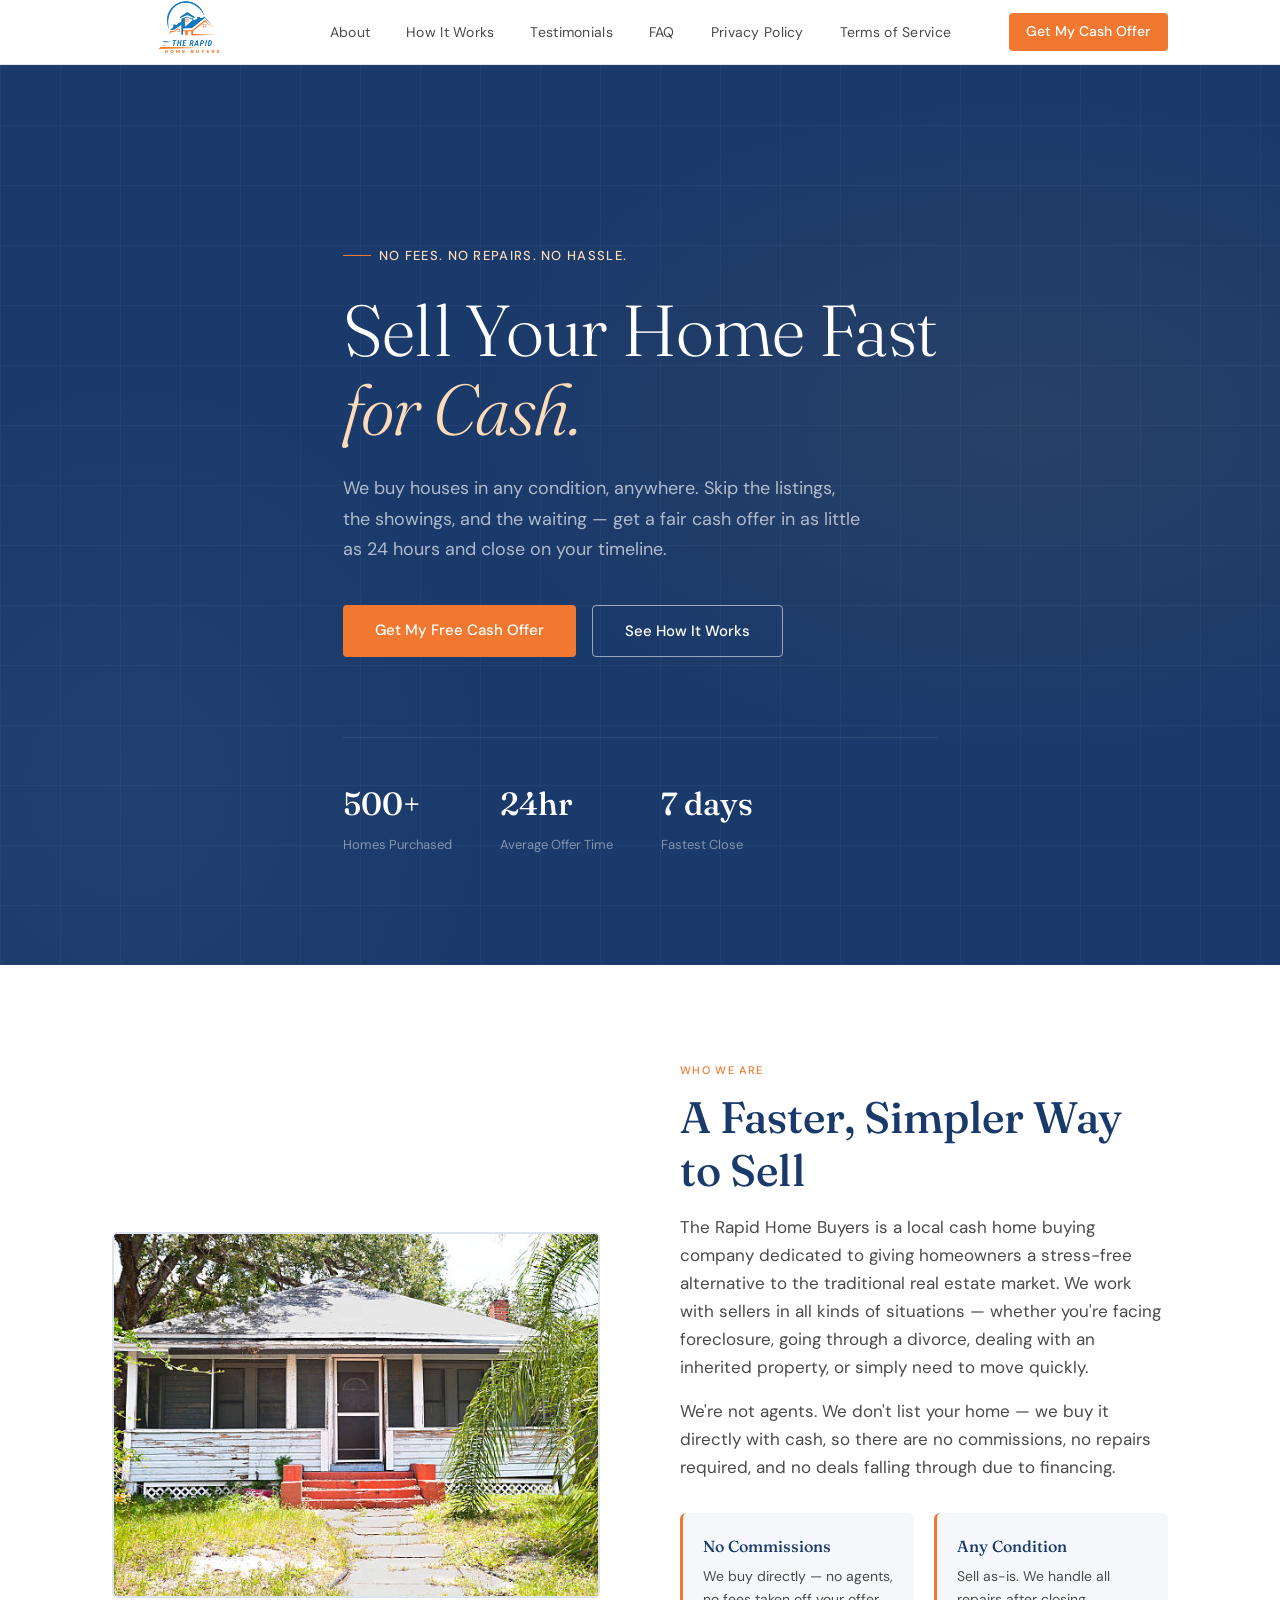
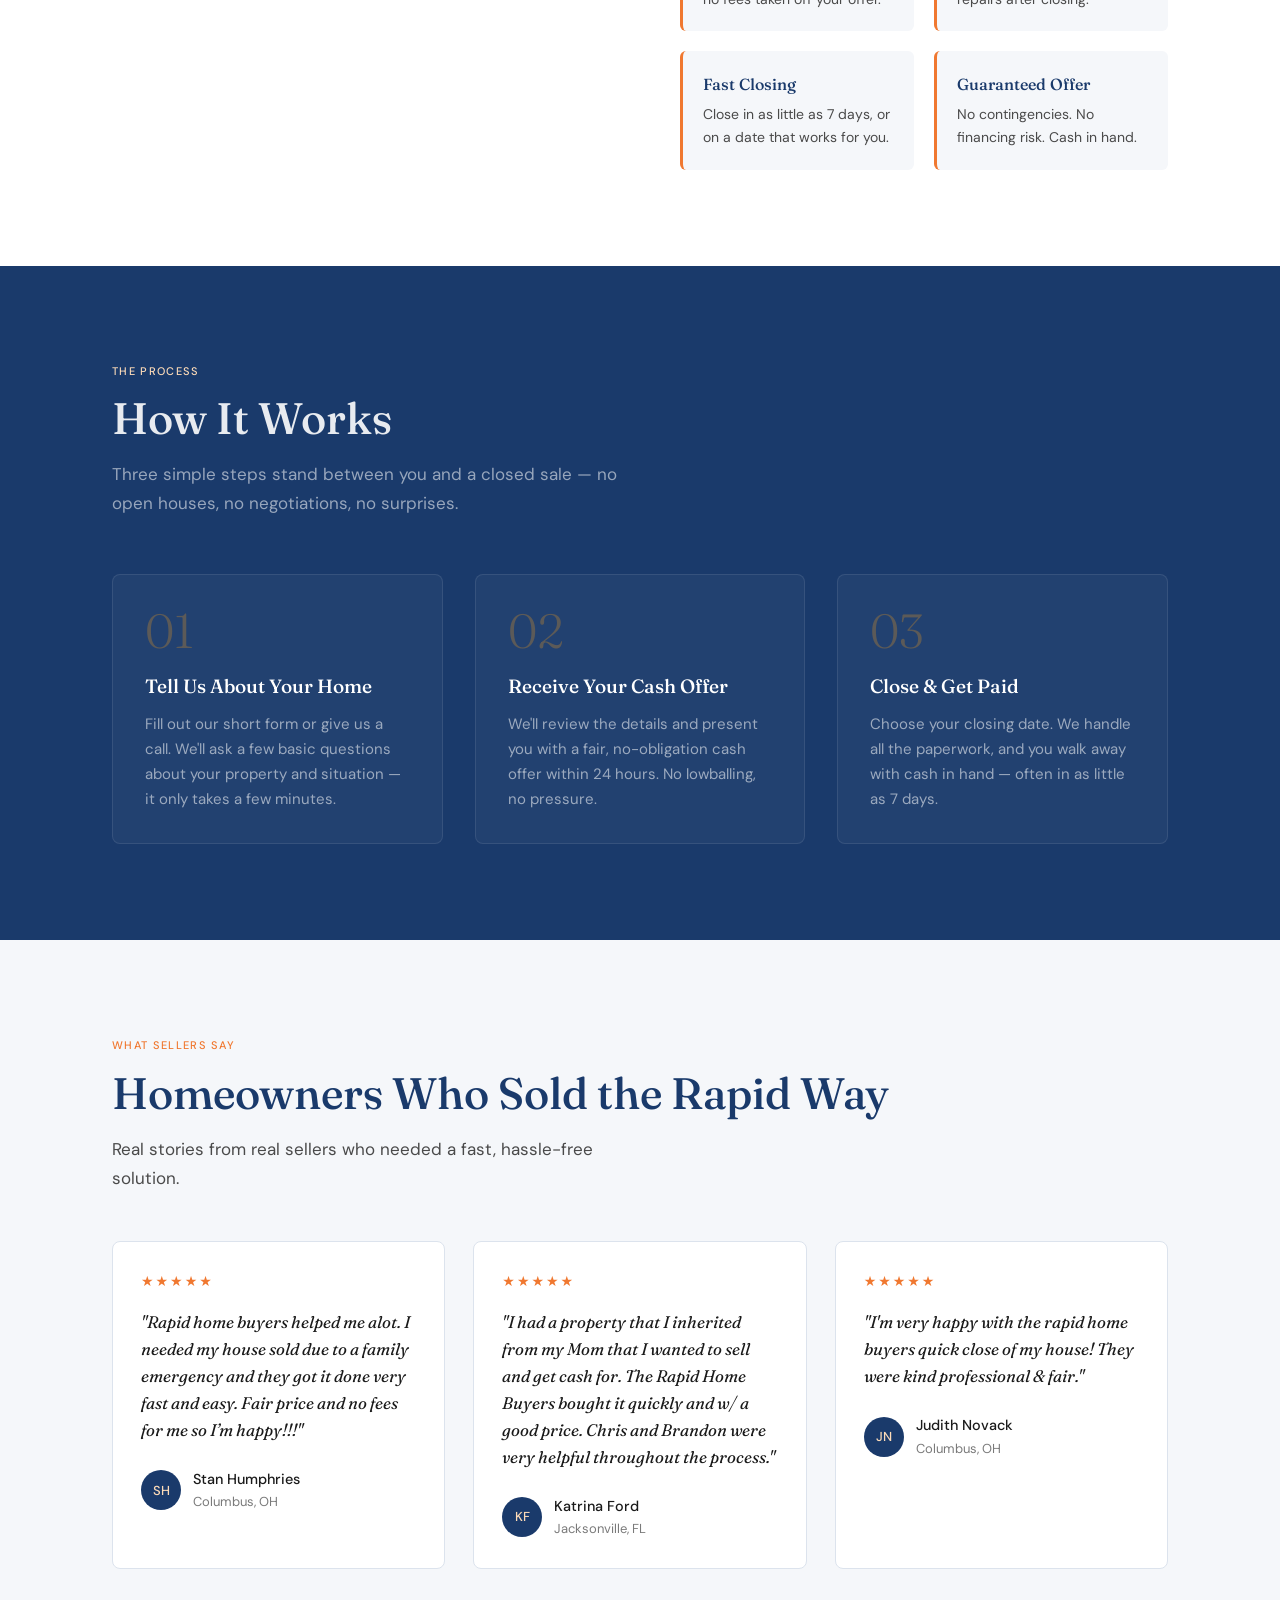
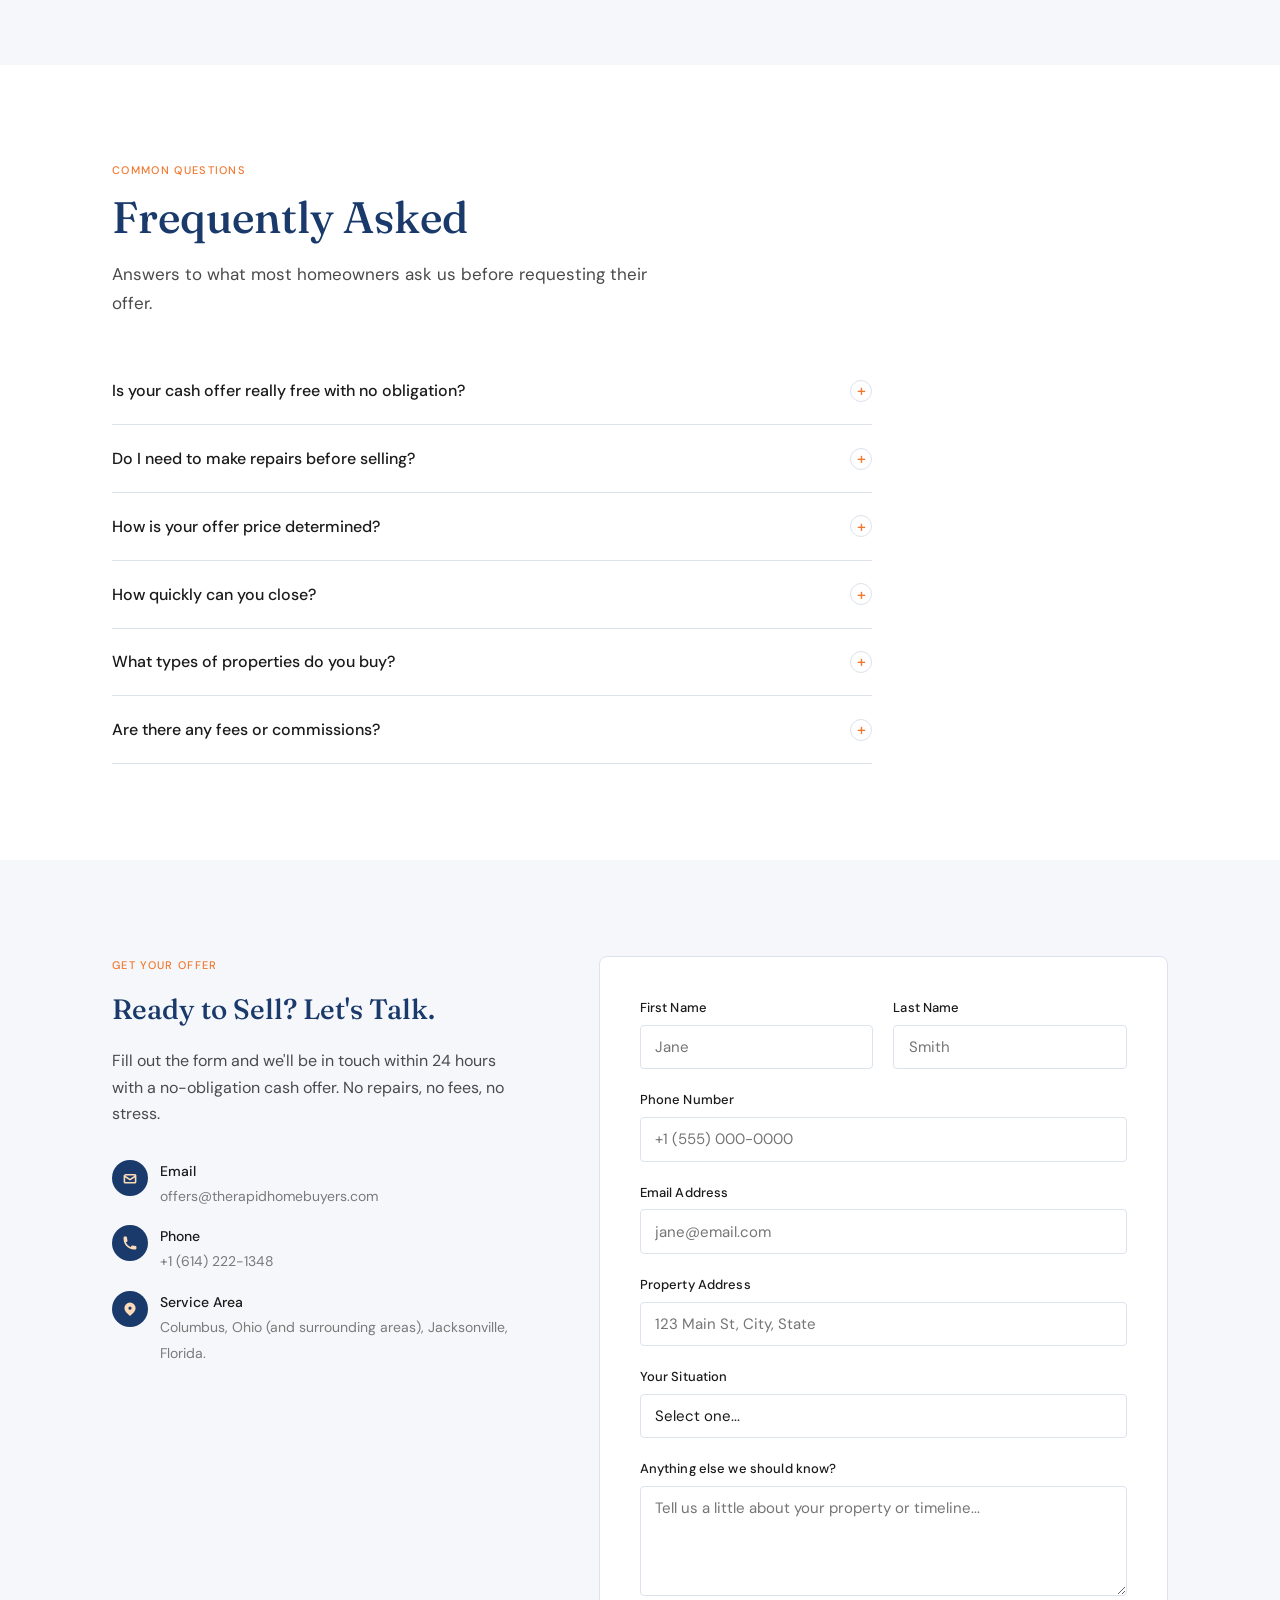
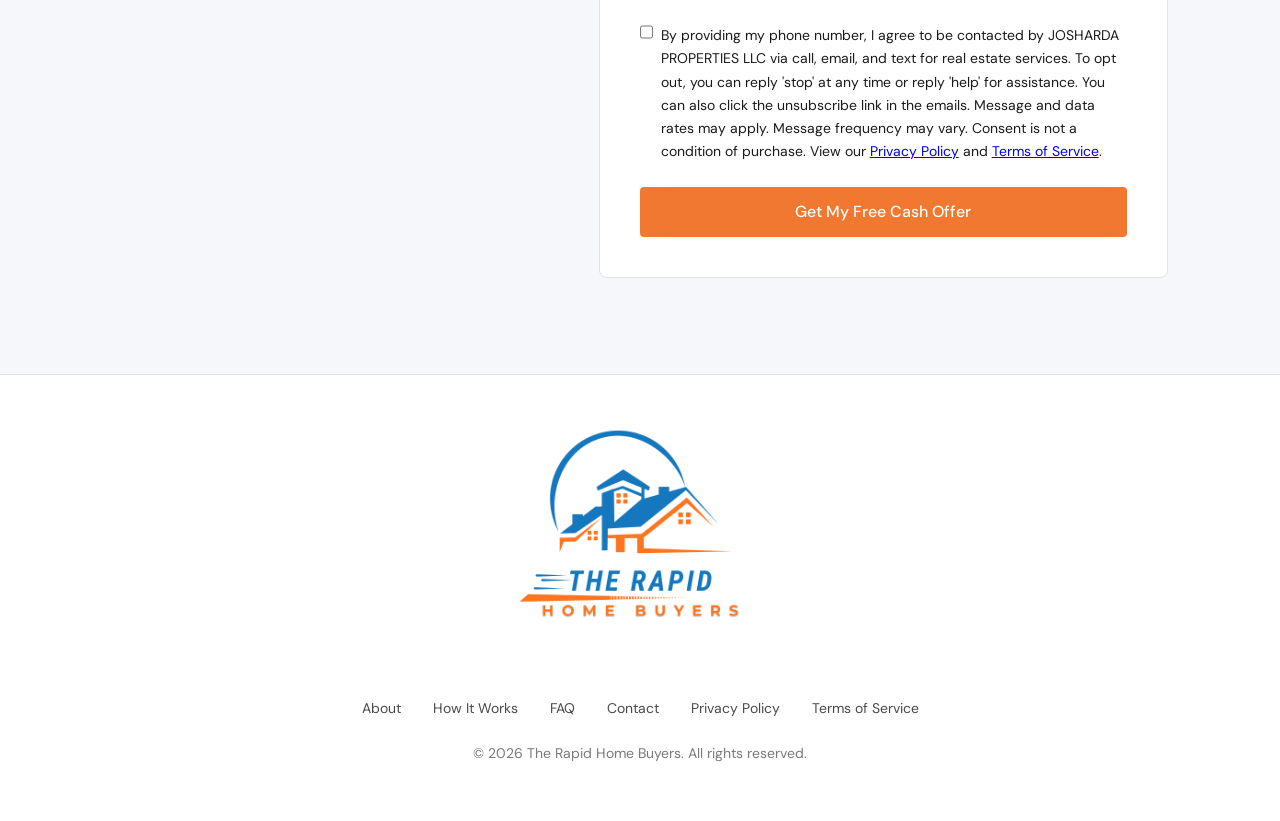
==== commit e45cf15c: "privacy policy update, required info, opt in optional" ====
--- a/index.html
+++ b/index.html
@@ -363,7 +363,7 @@
               <div class="form-row">
                 <div class="form-group">
                   <label for="first-name">First Name</label>
-                  <input type="text" id="first-name" placeholder="Jane" />
+                  <input type="text" id="first-name" placeholder="Jane" required />
                 </div>
                 <div class="form-group">
                   <label for="last-name">Last Name</label>
@@ -372,11 +372,11 @@
               </div>
               <div class="form-group">
                 <label for="phone">Phone Number</label>
-                <input type="tel" id="phone" placeholder="+1 (555) 000-0000" />
+                <input type="tel" id="phone" placeholder="+1 (555) 000-0000" required />
               </div>
               <div class="form-group">
                 <label for="email">Email Address</label>
-                <input type="email" id="email" placeholder="jane@email.com" />
+                <input type="email" id="email" placeholder="jane@email.com" required />
               </div>
               <div class="form-group">
                 <label for="address">Property Address</label>
@@ -384,6 +384,7 @@
                   type="text"
                   id="address"
                   placeholder="123 Main St, City, State"
+                  required
                 />
               </div>
               <div class="form-group">
@@ -413,15 +414,10 @@
                   type="checkbox"
                   id="sms-consent"
                   name="sms-consent"
-                  required
+                 
                 />
                 <label for="sms-consent">
-                  By providing my phone number, I agree to receive informational
-                  SMS text messages from The Rapid Home Buyers regarding my
-                  property inquiry, including follow-ups, appointment
-                  scheduling, and offer-related updates. Message frequency may
-                  vary. Msg &amp; data rates may apply. Reply STOP to cancel or
-                  HELP for help. Consent is not a condition of purchase. View
+                  By providing my phone number, I agree to be contacted by JOSHARDA PROPERTIES LLC via call, email, and text for real estate services. To opt out, you can reply 'stop' at any time or reply 'help' for assistance. You can also click the unsubscribe link in the emails. Message and data rates may apply. Message frequency may vary. Consent is not a condition of purchase. View
                   our <a href="privacy-policy.html">Privacy Policy</a> and
                   <a href="terms-of-service.html">Terms of Service</a>.
                 </label>
--- a/style.css
+++ b/style.css
@@ -582,7 +582,7 @@
   align-items: flex-start;
   gap: 0.5rem;
   margin-bottom: 1.25rem;
-  font-size: 12px;
+  font-size: 14px;
 }
 
 .consent-group input[type="checkbox"] {
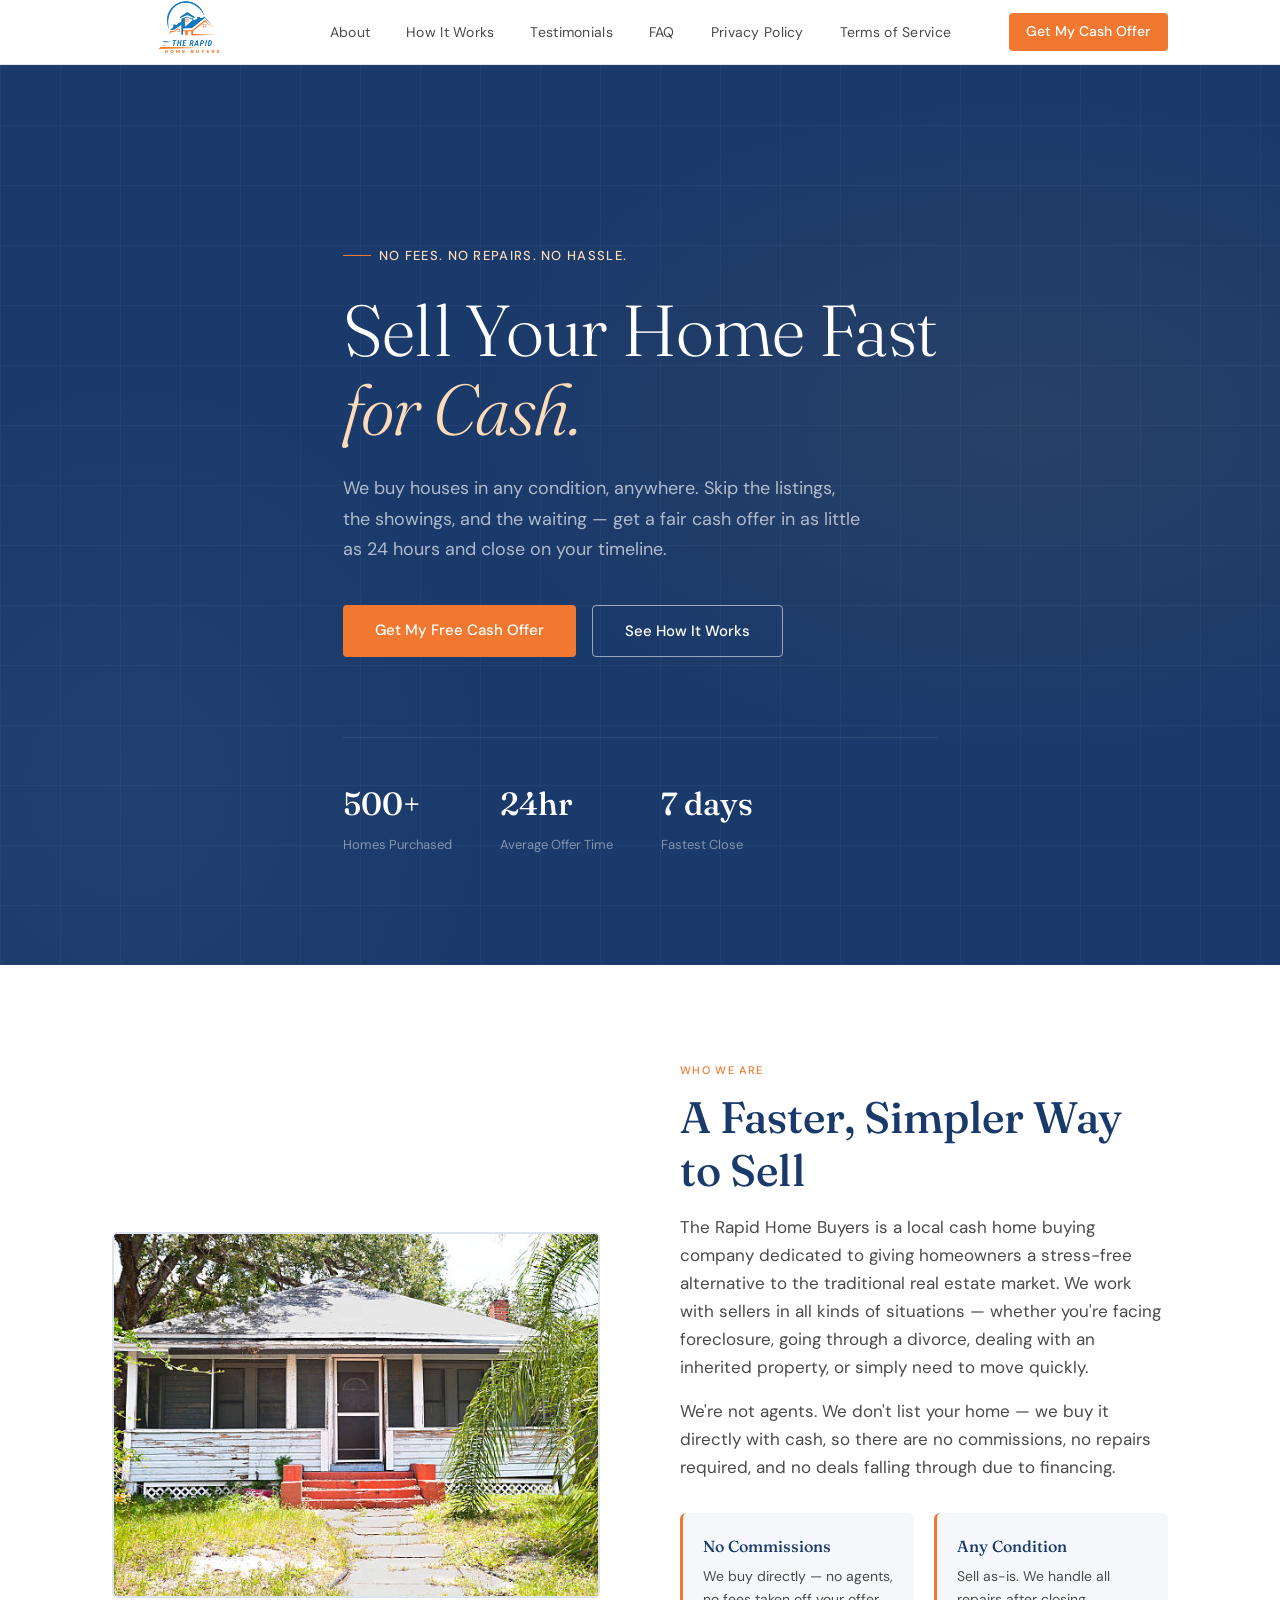
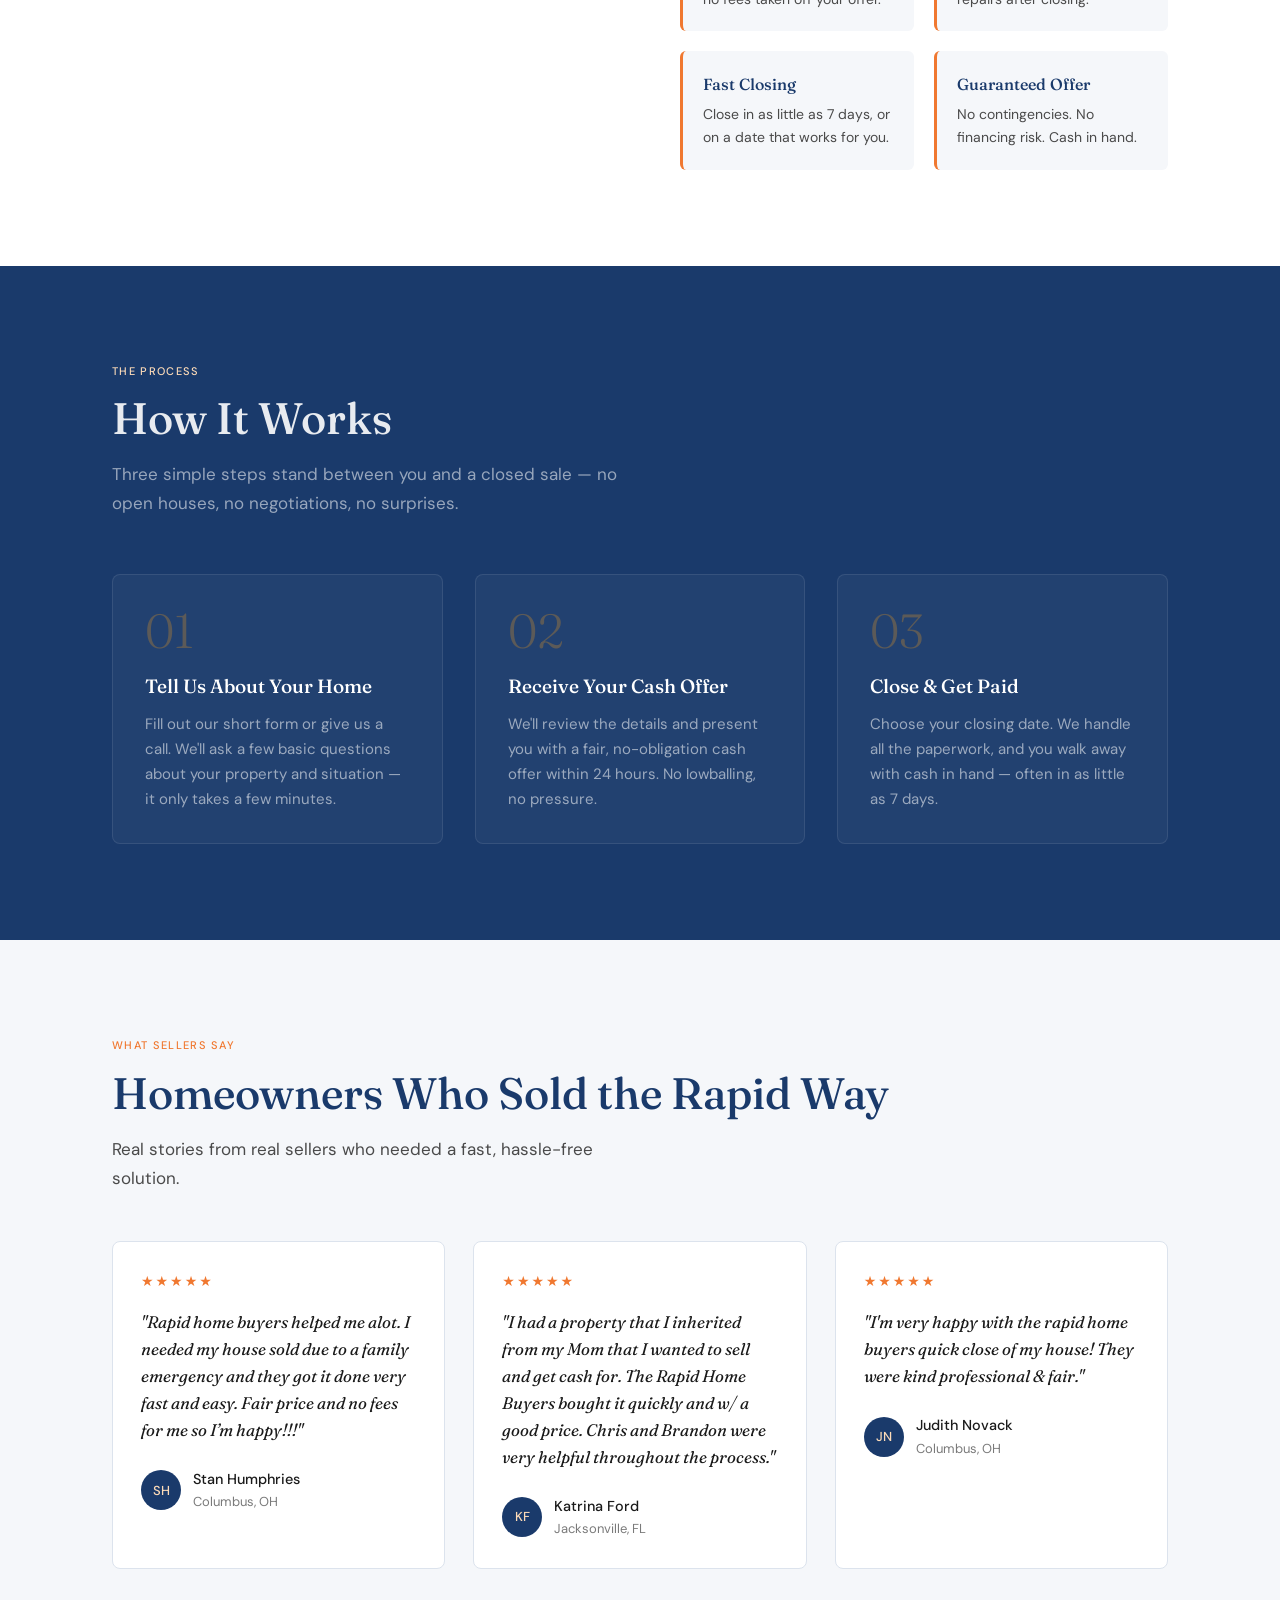
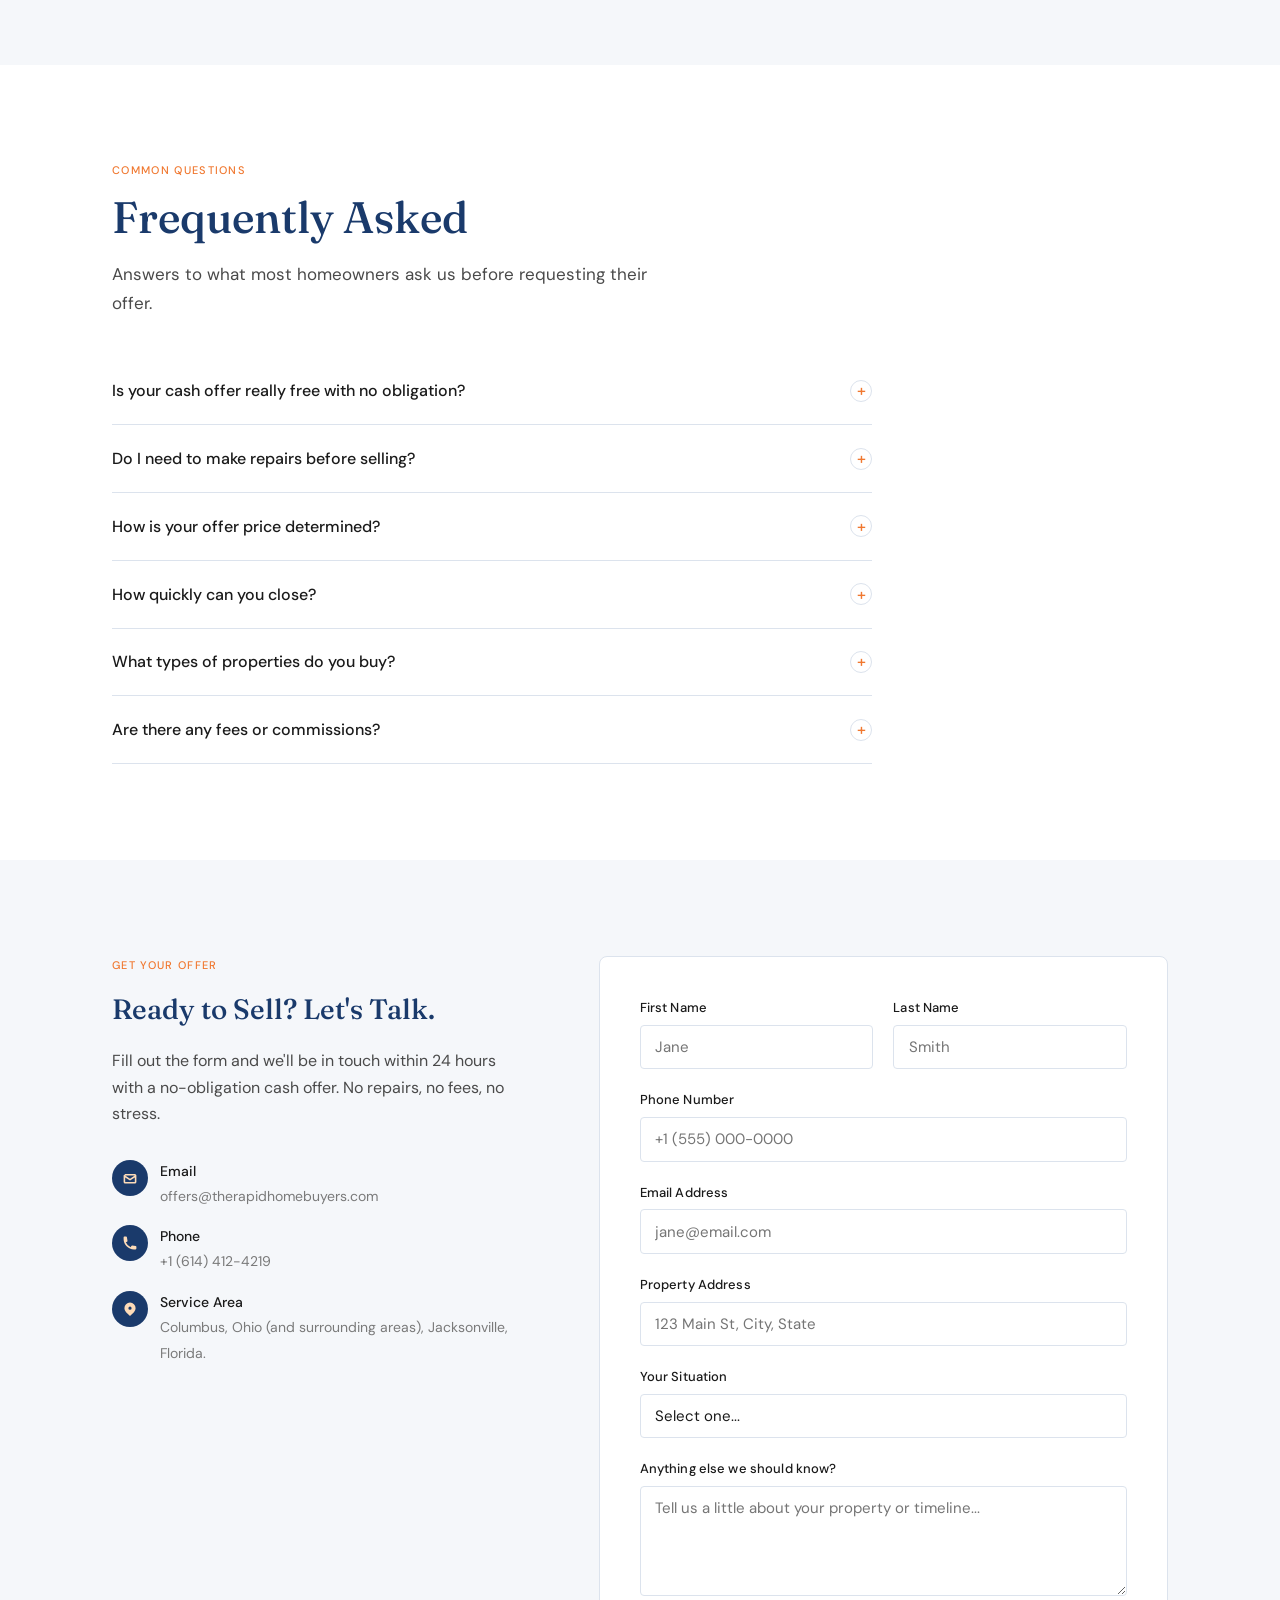
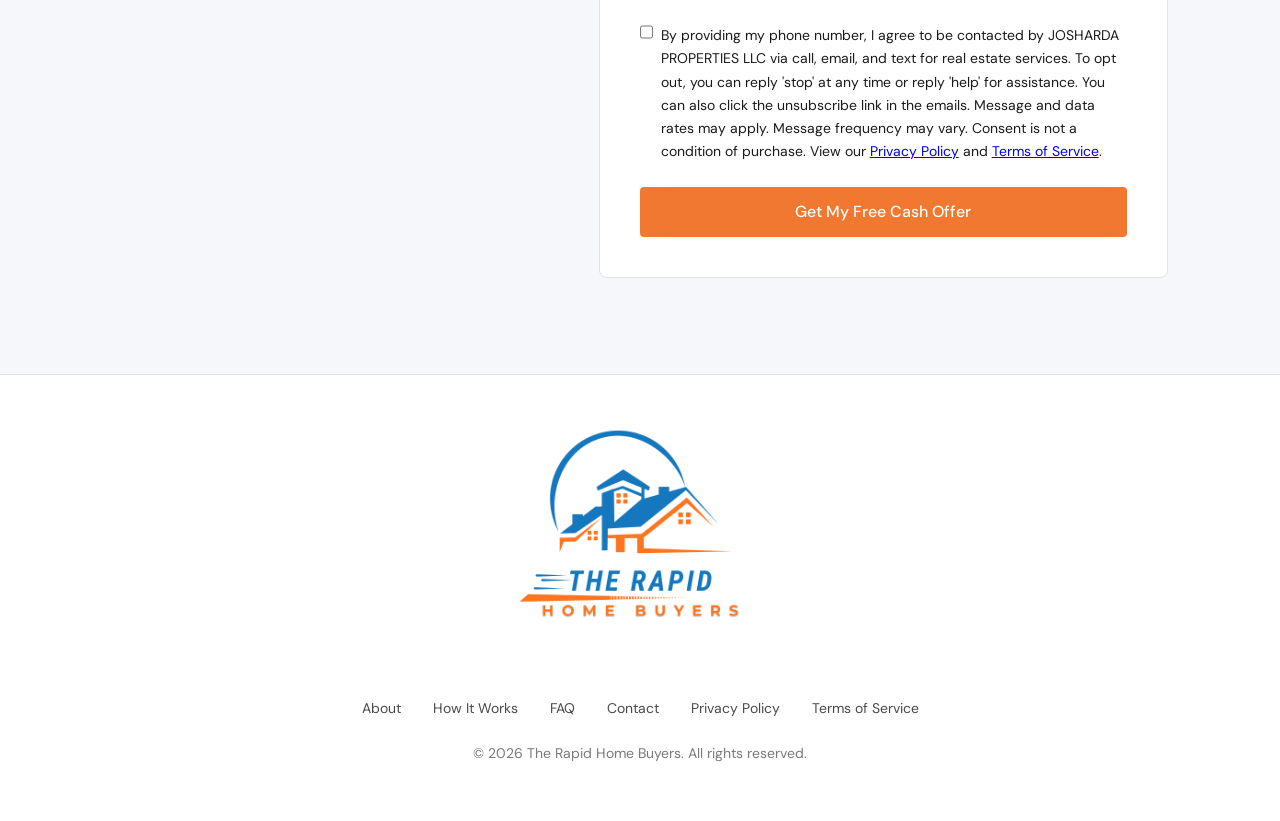
==== commit 11eb8ade: "phone number" ====
--- a/index.html
+++ b/index.html
@@ -336,7 +336,7 @@
                 </svg>
               </div>
               <div class="contact-detail-text">
-                <strong>Phone</strong><span>+1 (614) 222-1348</span>
+                <strong>Phone</strong><span>+1 (614) 412-4219</span>
               </div>
             </div>
             <div class="contact-detail">
@@ -363,7 +363,12 @@
               <div class="form-row">
                 <div class="form-group">
                   <label for="first-name">First Name</label>
-                  <input type="text" id="first-name" placeholder="Jane" required />
+                  <input
+                    type="text"
+                    id="first-name"
+                    placeholder="Jane"
+                    required
+                  />
                 </div>
                 <div class="form-group">
                   <label for="last-name">Last Name</label>
@@ -372,11 +377,21 @@
               </div>
               <div class="form-group">
                 <label for="phone">Phone Number</label>
-                <input type="tel" id="phone" placeholder="+1 (555) 000-0000" required />
+                <input
+                  type="tel"
+                  id="phone"
+                  placeholder="+1 (555) 000-0000"
+                  required
+                />
               </div>
               <div class="form-group">
                 <label for="email">Email Address</label>
-                <input type="email" id="email" placeholder="jane@email.com" required />
+                <input
+                  type="email"
+                  id="email"
+                  placeholder="jane@email.com"
+                  required
+                />
               </div>
               <div class="form-group">
                 <label for="address">Property Address</label>
@@ -410,15 +425,16 @@
 
               <!-- SMS Consent Checkbox -->
               <div class="consent-group">
-                <input
-                  type="checkbox"
-                  id="sms-consent"
-                  name="sms-consent"
-                 
-                />
+                <input type="checkbox" id="sms-consent" name="sms-consent" />
                 <label for="sms-consent">
-                  By providing my phone number, I agree to be contacted by JOSHARDA PROPERTIES LLC via call, email, and text for real estate services. To opt out, you can reply 'stop' at any time or reply 'help' for assistance. You can also click the unsubscribe link in the emails. Message and data rates may apply. Message frequency may vary. Consent is not a condition of purchase. View
-                  our <a href="privacy-policy.html">Privacy Policy</a> and
+                  By providing my phone number, I agree to be contacted by
+                  JOSHARDA PROPERTIES LLC via call, email, and text for real
+                  estate services. To opt out, you can reply 'stop' at any time
+                  or reply 'help' for assistance. You can also click the
+                  unsubscribe link in the emails. Message and data rates may
+                  apply. Message frequency may vary. Consent is not a condition
+                  of purchase. View our
+                  <a href="privacy-policy.html">Privacy Policy</a> and
                   <a href="terms-of-service.html">Terms of Service</a>.
                 </label>
               </div>
